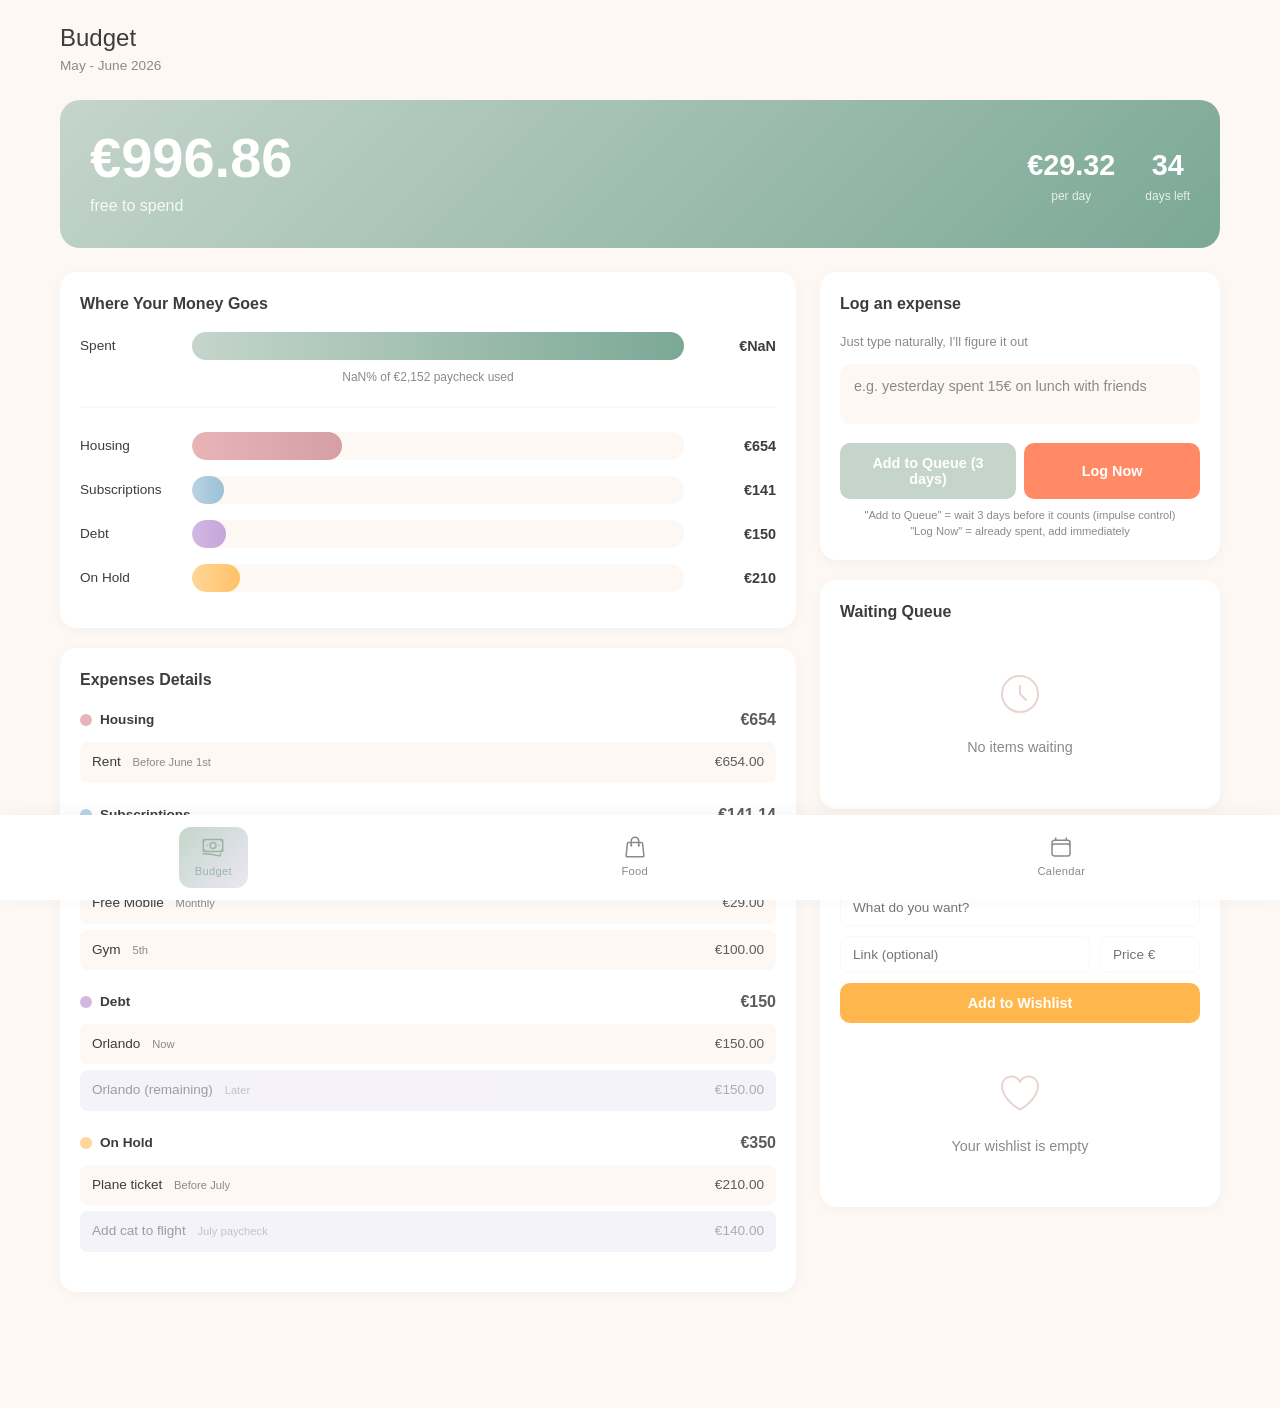
==== index.html @ 011b8c7b "Initial commit: Life management website - Budget page with expense tracking, smart natural language " ====
<!DOCTYPE html>
<html lang="en">
<head>
    <meta charset="UTF-8">
    <meta name="viewport" content="width=device-width, initial-scale=1.0, viewport-fit=cover">
    <meta name="apple-mobile-web-app-capable" content="yes">
    <title>Budget</title>
    <link rel="stylesheet" href="styles.css">
    <style>
        .page-container {
            max-width: 1200px;
            margin: 0 auto;
            padding: 20px;
            padding-bottom: 100px;
        }

        .page-header {
            margin-bottom: 24px;
        }

        .page-title {
            font-size: 1.5rem;
            font-weight: 300;
            color: var(--text-dark);
        }

        .page-subtitle {
            font-size: 0.85rem;
            color: var(--text-light);
        }

        /* Hero available section */
        .hero-section {
            background: linear-gradient(135deg, var(--sage) 0%, #7BA896 100%);
            border-radius: 20px;
            padding: 30px;
            margin-bottom: 24px;
            color: white;
            display: grid;
            grid-template-columns: 1fr auto;
            gap: 30px;
            align-items: center;
        }

        @media (max-width: 700px) {
            .hero-section {
                grid-template-columns: 1fr;
                text-align: center;
            }
        }

        .hero-available {
            font-size: 3.5rem;
            font-weight: 700;
            line-height: 1;
        }

        .hero-label {
            font-size: 1rem;
            opacity: 0.9;
            margin-top: 8px;
        }

        .hero-stats {
            display: flex;
            gap: 30px;
        }

        .hero-stat {
            text-align: center;
        }

        .hero-stat-value {
            font-size: 1.8rem;
            font-weight: 600;
        }

        .hero-stat-label {
            font-size: 0.75rem;
            opacity: 0.8;
        }

        .hero-section.warning {
            background: linear-gradient(135deg, #FF9800 0%, #F57C00 100%);
        }

        .hero-section.danger {
            background: linear-gradient(135deg, #E53935 0%, #C62828 100%);
        }

        /* Main layout */
        .main-layout {
            display: grid;
            gap: 24px;
        }

        @media (min-width: 900px) {
            .main-layout {
                grid-template-columns: 1fr 400px;
            }
        }

        /* Cards */
        .card {
            background: var(--white);
            border-radius: 16px;
            padding: 20px;
            box-shadow: 0 2px 12px var(--shadow);
        }

        .card-title {
            font-size: 1rem;
            font-weight: 600;
            color: var(--text-dark);
            margin-bottom: 16px;
        }

        /* Bar chart */
        .bar-chart {
            display: flex;
            flex-direction: column;
            gap: 16px;
        }

        .bar-row {
            display: grid;
            grid-template-columns: 100px 1fr 80px;
            gap: 12px;
            align-items: center;
        }

        @media (max-width: 500px) {
            .bar-row {
                grid-template-columns: 80px 1fr 60px;
            }
        }

        .bar-label {
            font-size: 0.85rem;
            color: var(--text-dark);
            font-weight: 500;
        }

        .bar-track {
            height: 28px;
            background: var(--cream);
            border-radius: 14px;
            overflow: hidden;
            position: relative;
        }

        .bar-fill {
            height: 100%;
            border-radius: 14px;
            transition: width 0.5s ease;
        }

        .bar-housing { background: linear-gradient(90deg, #E8B4B8, #D4A0A5); }
        .bar-subscriptions { background: linear-gradient(90deg, #B8D4E3, #9CC0D4); }
        .bar-debt { background: linear-gradient(90deg, #D4B8E3, #C4A5D9); }
        .bar-onhold { background: linear-gradient(90deg, #FFD699, #FFC266); }
        .bar-spent { background: linear-gradient(90deg, #FF8A80, #FF5252); }

        .bar-amount {
            font-size: 0.9rem;
            font-weight: 600;
            color: var(--text-dark);
            text-align: right;
        }

        /* Income bar */
        .income-bar {
            margin-bottom: 24px;
            padding-bottom: 20px;
            border-bottom: 2px solid var(--cream);
        }

        .income-bar .bar-fill {
            background: linear-gradient(90deg, var(--sage), #7BA896);
        }

        .income-label {
            font-size: 0.75rem;
            color: var(--text-light);
            text-align: center;
            margin-top: 8px;
        }

        /* Expense details */
        .expense-category {
            margin-bottom: 20px;
        }

        .category-header {
            display: flex;
            align-items: center;
            justify-content: space-between;
            margin-bottom: 10px;
        }

        .category-title {
            display: flex;
            align-items: center;
            gap: 8px;
            font-size: 0.85rem;
            font-weight: 600;
            color: var(--text-dark);
        }

        .category-dot {
            width: 12px;
            height: 12px;
            border-radius: 50%;
        }

        .dot-housing { background: #E8B4B8; }
        .dot-subscriptions { background: #B8D4E3; }
        .dot-debt { background: #D4B8E3; }
        .dot-onhold { background: #FFD699; }

        .category-total {
            font-weight: 600;
            color: var(--text);
        }

        .expense-item {
            display: flex;
            justify-content: space-between;
            padding: 10px 12px;
            background: var(--cream);
            border-radius: 8px;
            margin-bottom: 6px;
            font-size: 0.85rem;
        }

        .expense-item.faded {
            opacity: 0.5;
            background: var(--lavender-soft);
        }

        .expense-name {
            color: var(--text-dark);
        }

        .expense-date {
            font-size: 0.7rem;
            color: var(--text-light);
            margin-left: 8px;
        }

        .expense-amount {
            font-weight: 500;
        }

        /* Spending input */
        .spend-section {
            margin-top: 24px;
        }

        .spend-form {
            display: grid;
            gap: 12px;
        }

        .input-row {
            display: grid;
            grid-template-columns: 1fr 100px;
            gap: 10px;
        }

        .input {
            padding: 12px;
            border: 2px solid var(--cream);
            border-radius: 10px;
            font-size: 0.9rem;
            width: 100%;
            box-sizing: border-box;
        }

        .input:focus {
            outline: none;
            border-color: var(--sage);
        }

        .btn {
            background: var(--sage);
            color: white;
            border: none;
            padding: 12px 20px;
            border-radius: 10px;
            font-weight: 600;
            cursor: pointer;
            transition: all 0.2s;
        }

        .btn:hover {
            background: var(--sage-dark);
        }

        /* Waiting queue */
        .queue-item {
            display: grid;
            grid-template-columns: 1fr auto;
            gap: 12px;
            padding: 14px;
            background: var(--cream);
            border-radius: 10px;
            margin-bottom: 10px;
            align-items: center;
        }

        .queue-item.ready {
            background: #FFF8E1;
            border: 2px solid #FFB300;
        }

        .queue-item-name {
            font-weight: 500;
            color: var(--text-dark);
        }

        .queue-item-meta {
            font-size: 0.75rem;
            color: var(--text-light);
            margin-top: 4px;
        }

        .queue-item-amount {
            font-size: 1.1rem;
            font-weight: 600;
            color: var(--text-dark);
        }

        .queue-item-timer {
            font-size: 0.7rem;
            color: var(--sage-dark);
            margin-top: 4px;
        }

        .queue-actions {
            display: flex;
            gap: 8px;
            margin-top: 10px;
        }

        .btn-approve {
            background: var(--sage);
            color: white;
            border: none;
            padding: 8px 16px;
            border-radius: 8px;
            cursor: pointer;
            font-weight: 600;
            font-size: 0.8rem;
        }

        .btn-reject {
            background: var(--cream);
            color: var(--text);
            border: none;
            padding: 8px 16px;
            border-radius: 8px;
            cursor: pointer;
            font-weight: 600;
            font-size: 0.8rem;
        }

        .btn-reject:hover {
            background: #FFEBEE;
            color: #C62828;
        }

        /* Spent list */
        .spent-item {
            display: flex;
            justify-content: space-between;
            padding: 10px 12px;
            background: #FFEBEE;
            border-radius: 8px;
            margin-bottom: 6px;
        }

        .spent-item-name {
            color: var(--text-dark);
            font-size: 0.85rem;
        }

        .spent-item-amount {
            color: #C62828;
            font-weight: 600;
        }

        .empty-state {
            text-align: center;
            padding: 30px;
            color: var(--text-light);
        }

        .empty-state svg {
            width: 48px;
            height: 48px;
            stroke: var(--blush);
            margin-bottom: 12px;
        }

        /* Daily feedback */
        .daily-feedback {
            display: none;
            padding: 12px 16px;
            border-radius: 10px;
            font-size: 0.85rem;
            margin-top: 12px;
            transition: opacity 0.3s ease;
        }

        .daily-feedback.over {
            background: #FFEBEE;
            border-left: 4px solid #C62828;
            color: #5D4037;
        }

        .daily-feedback.ok {
            background: #E8F5E9;
            border-left: 4px solid var(--sage);
            color: #2E7D32;
        }

        .feedback-bad {
            font-weight: 700;
            color: #C62828;
        }

        .feedback-good {
            font-weight: 700;
            color: #2E7D32;
        }

        /* Wishlist */
        .wishlist-form {
            display: flex;
            flex-direction: column;
            gap: 10px;
            margin-bottom: 16px;
        }

        .wishlist-form input {
            padding: 10px 12px;
            border: 1px solid var(--cream);
            border-radius: 8px;
            font-size: 0.85rem;
            font-family: inherit;
        }

        .wishlist-form input:focus {
            outline: none;
            border-color: var(--blush);
        }

        .wishlist-row {
            display: grid;
            grid-template-columns: 1fr 100px;
            gap: 10px;
        }

        .wishlist-item {
            display: flex;
            justify-content: space-between;
            align-items: center;
            padding: 12px 14px;
            border-radius: 10px;
            margin-bottom: 8px;
            border-left: 4px solid var(--sage);
        }

        .wishlist-item-info {
            flex: 1;
            min-width: 0;
        }

        .wishlist-item-name {
            font-weight: 500;
            color: var(--text-dark);
            display: flex;
            align-items: center;
            gap: 6px;
        }

        .wishlist-item-name a {
            color: inherit;
            text-decoration: none;
        }

        .wishlist-item-name a:hover {
            text-decoration: underline;
        }

        .wishlist-item-price {
            font-size: 1.1rem;
            font-weight: 600;
            color: var(--text-dark);
            margin-left: 12px;
            white-space: nowrap;
        }

        .wishlist-item-remove {
            background: none;
            border: none;
            color: var(--text-light);
            cursor: pointer;
            padding: 4px;
            margin-left: 8px;
            opacity: 0.5;
            transition: opacity 0.2s;
        }

        .wishlist-item-remove:hover {
            opacity: 1;
            color: #C62828;
        }

        .wishlist-total {
            text-align: right;
            padding-top: 12px;
            border-top: 2px dashed var(--cream);
            margin-top: 8px;
        }

        .wishlist-total-label {
            font-size: 0.8rem;
            color: var(--text-light);
        }

        .wishlist-total-amount {
            font-size: 1.3rem;
            font-weight: 700;
            color: var(--text-dark);
        }

        /* Expense delete button */
        .expense-delete {
            background: none;
            border: none;
            color: var(--text-light);
            cursor: pointer;
            padding: 2px;
            opacity: 0.4;
            transition: opacity 0.2s;
        }

        .expense-delete:hover {
            opacity: 1;
            color: #C62828;
        }

        /* Warning banner */
        .warning-banner {
            background: #FFF3E0;
            border-left: 4px solid #FF9800;
            padding: 14px;
            border-radius: 0 10px 10px 0;
            margin-bottom: 20px;
        }

        .warning-banner-title {
            font-weight: 600;
            color: #E65100;
            margin-bottom: 4px;
        }

        .warning-banner-text {
            font-size: 0.85rem;
            color: #5D4037;
        }
    </style>
</head>
<body>
    <div class="page-container">
        <header class="page-header">
            <h1 class="page-title">Budget</h1>
            <p class="page-subtitle">May - June 2026</p>
        </header>

        <!-- Hero: Available money -->
        <div class="hero-section" id="heroSection">
            <div>
                <div class="hero-available" id="availableAmount">€996.86</div>
                <div class="hero-label">free to spend</div>
            </div>
            <div class="hero-stats">
                <div class="hero-stat">
                    <div class="hero-stat-value" id="perDay">€29.32</div>
                    <div class="hero-stat-label">per day</div>
                </div>
                <div class="hero-stat">
                    <div class="hero-stat-value">34</div>
                    <div class="hero-stat-label">days left</div>
                </div>
            </div>
        </div>

        <div class="main-layout">
            <!-- Left: Visual breakdown -->
            <div>
                <div class="card">
                    <div class="card-title">Where Your Money Goes</div>

                    <!-- Spending progress bar -->
                    <div class="income-bar">
                        <div class="bar-row">
                            <span class="bar-label">Spent</span>
                            <div class="bar-track" style="background: linear-gradient(90deg, var(--sage) 0%, #7BA896 100%);">
                                <div class="bar-fill" id="spentBar" style="width: 0%; background: linear-gradient(90deg, #FF5252, #C62828);"></div>
                            </div>
                            <span class="bar-amount" id="spentAmount">€0</span>
                        </div>
                        <div class="income-label" id="spentLabel">0% of €2,152 paycheck spent</div>
                    </div>

                    <!-- Category bars (fixed) -->
                    <div class="bar-chart">
                        <div class="bar-row">
                            <span class="bar-label">Housing</span>
                            <div class="bar-track">
                                <div class="bar-fill bar-housing" style="width: 30.4%;"></div>
                            </div>
                            <span class="bar-amount">€654</span>
                        </div>
                        <div class="bar-row">
                            <span class="bar-label">Subscriptions</span>
                            <div class="bar-track">
                                <div class="bar-fill bar-subscriptions" style="width: 6.6%;"></div>
                            </div>
                            <span class="bar-amount">€141</span>
                        </div>
                        <div class="bar-row">
                            <span class="bar-label">Debt</span>
                            <div class="bar-track">
                                <div class="bar-fill bar-debt" style="width: 7%;"></div>
                            </div>
                            <span class="bar-amount">€150</span>
                        </div>
                        <div class="bar-row">
                            <span class="bar-label">On Hold</span>
                            <div class="bar-track">
                                <div class="bar-fill bar-onhold" style="width: 9.8%;"></div>
                            </div>
                            <span class="bar-amount">€210</span>
                        </div>
                        <!-- Dynamic spending categories added here -->
                        <div id="spendingBars"></div>
                    </div>
                </div>

                <!-- Expense details -->
                <div class="card" style="margin-top: 20px;">
                    <div class="card-title">Expenses Details</div>

                    <div class="expense-category">
                        <div class="category-header">
                            <div class="category-title">
                                <span class="category-dot dot-housing"></span>
                                Housing
                            </div>
                            <span class="category-total">€654</span>
                        </div>
                        <div class="expense-item">
                            <span class="expense-name">Rent <span class="expense-date">Before June 1st</span></span>
                            <span class="expense-amount">€654.00</span>
                        </div>
                    </div>

                    <div class="expense-category">
                        <div class="category-header">
                            <div class="category-title">
                                <span class="category-dot dot-subscriptions"></span>
                                Subscriptions
                            </div>
                            <span class="category-total">€141.14</span>
                        </div>
                        <div class="expense-item">
                            <span class="expense-name">Spotify <span class="expense-date">30th</span></span>
                            <span class="expense-amount">€12.14</span>
                        </div>
                        <div class="expense-item">
                            <span class="expense-name">Free Mobile <span class="expense-date">Monthly</span></span>
                            <span class="expense-amount">€29.00</span>
                        </div>
                        <div class="expense-item">
                            <span class="expense-name">Gym <span class="expense-date">5th</span></span>
                            <span class="expense-amount">€100.00</span>
                        </div>
                    </div>

                    <div class="expense-category">
                        <div class="category-header">
                            <div class="category-title">
                                <span class="category-dot dot-debt"></span>
                                Debt
                            </div>
                            <span class="category-total">€150</span>
                        </div>
                        <div class="expense-item">
                            <span class="expense-name">Orlando <span class="expense-date">Now</span></span>
                            <span class="expense-amount">€150.00</span>
                        </div>
                        <div class="expense-item faded">
                            <span class="expense-name">Orlando (remaining) <span class="expense-date">Later</span></span>
                            <span class="expense-amount">€150.00</span>
                        </div>
                    </div>

                    <div class="expense-category">
                        <div class="category-header">
                            <div class="category-title">
                                <span class="category-dot dot-onhold"></span>
                                On Hold
                            </div>
                            <span class="category-total">€350</span>
                        </div>
                        <div class="expense-item">
                            <span class="expense-name">Plane ticket <span class="expense-date">Before July</span></span>
                            <span class="expense-amount">€210.00</span>
                        </div>
                        <div class="expense-item faded">
                            <span class="expense-name">Add cat to flight <span class="expense-date">July paycheck</span></span>
                            <span class="expense-amount">€140.00</span>
                        </div>
                    </div>

                    <!-- Dynamic spending categories -->
                    <div id="spendingCategories"></div>
                </div>
            </div>

            <!-- Right: Spending control -->
            <div>
                <!-- Smart expense input -->
                <div class="card">
                    <div class="card-title">Log an expense</div>
                    <p style="font-size: 0.8rem; color: var(--text-light); margin-bottom: 12px;">
                        Just type naturally, I'll figure it out
                    </p>
                    <textarea class="input" id="expenseText" rows="2" placeholder="e.g. yesterday spent 15€ on lunch with friends" style="resize: none; font-family: inherit;"></textarea>
                    <div id="parsedPreview" style="display: none; margin-top: 12px; padding: 12px; background: var(--cream); border-radius: 10px;">
                        <div style="font-size: 0.75rem; color: var(--text-light); margin-bottom: 8px;">I understood:</div>
                        <div style="display: flex; justify-content: space-between; align-items: center;">
                            <div>
                                <div id="parsedName" style="font-weight: 500;"></div>
                                <div id="parsedMeta" style="font-size: 0.75rem; color: var(--text-light);"></div>
                            </div>
                            <div id="parsedAmount" style="font-size: 1.2rem; font-weight: 600;"></div>
                        </div>
                    </div>
                    <div style="display: flex; gap: 8px; margin-top: 12px;">
                        <button class="btn" style="flex: 1; background: var(--sage);" onclick="confirmExpense(false)">Add to Queue (3 days)</button>
                        <button class="btn" style="flex: 1; background: #FF8A65;" onclick="confirmExpense(true)">Log Now</button>
                    </div>
                    <div id="dailyFeedback" class="daily-feedback"></div>
                    <p style="font-size: 0.7rem; color: var(--text-light); margin-top: 8px; text-align: center;">
                        "Add to Queue" = wait 3 days before it counts (impulse control)<br>
                        "Log Now" = already spent, add immediately
                    </p>
                </div>

                <!-- Waiting queue -->
                <div class="card" style="margin-top: 20px;">
                    <div class="card-title">Waiting Queue</div>
                    <div id="waitingQueue"></div>
                    <div id="emptyWaiting" class="empty-state">
                        <svg xmlns="http://www.w3.org/2000/svg" fill="none" viewBox="0 0 24 24" stroke="currentColor">
                            <path stroke-linecap="round" stroke-linejoin="round" d="M12 8v4l3 3m6-3a9 9 0 11-18 0 9 9 0 0118 0z" />
                        </svg>
                        <p>No items waiting</p>
                    </div>
                </div>

                <!-- Wishlist -->
                <div class="card" style="margin-top: 20px;">
                    <div class="card-title">Wishlist</div>
                    <div class="wishlist-form">
                        <input type="text" id="wishlistName" placeholder="What do you want?">
                        <div class="wishlist-row">
                            <input type="text" id="wishlistLink" placeholder="Link (optional)">
                            <input type="number" id="wishlistPrice" placeholder="Price €">
                        </div>
                        <button class="btn" style="background: #FFB74D;" onclick="addWishlistItem()">Add to Wishlist</button>
                    </div>
                    <div id="wishlistItems"></div>
                    <div id="wishlistTotal" class="wishlist-total" style="display: none;">
                        <div class="wishlist-total-label">Total wishlist value</div>
                        <div class="wishlist-total-amount" id="wishlistTotalAmount">€0</div>
                    </div>
                    <div id="emptyWishlist" class="empty-state">
                        <svg xmlns="http://www.w3.org/2000/svg" fill="none" viewBox="0 0 24 24" stroke="currentColor">
                            <path stroke-linecap="round" stroke-linejoin="round" d="M21 8.25c0-2.485-2.099-4.5-4.688-4.5-1.935 0-3.597 1.126-4.312 2.733-.715-1.607-2.377-2.733-4.313-2.733C5.1 3.75 3 5.765 3 8.25c0 7.22 9 12 9 12s9-4.78 9-12z" />
                        </svg>
                        <p>Your wishlist is empty</p>
                    </div>
                </div>

            </div>
        </div>
    </div>

    <!-- Nav -->
    <nav class="nav">
        <a href="index.html" class="active">
            <svg xmlns="http://www.w3.org/2000/svg" fill="none" viewBox="0 0 24 24" stroke="currentColor">
                <path stroke-linecap="round" stroke-linejoin="round" d="M2.25 18.75a60.07 60.07 0 0115.797 2.101c.727.198 1.453-.342 1.453-1.096V18.75M3.75 4.5v.75A.75.75 0 013 6h-.75m0 0v-.375c0-.621.504-1.125 1.125-1.125H20.25M2.25 6v9m18-10.5v.75c0 .414.336.75.75.75h.75m-1.5-1.5h.375c.621 0 1.125.504 1.125 1.125v9.75c0 .621-.504 1.125-1.125 1.125h-.375m1.5-1.5H21a.75.75 0 00-.75.75v.75m0 0H3.75m0 0h-.375a1.125 1.125 0 01-1.125-1.125V15m1.5 1.5v-.75A.75.75 0 003 15h-.75M15 10.5a3 3 0 11-6 0 3 3 0 016 0zm3 0h.008v.008H18V10.5zm-12 0h.008v.008H6V10.5z" />
            </svg>
            Budget
        </a>
        <a href="groceries.html">
            <svg xmlns="http://www.w3.org/2000/svg" fill="none" viewBox="0 0 24 24" stroke="currentColor">
                <path stroke-linecap="round" stroke-linejoin="round" d="M15.75 10.5V6a3.75 3.75 0 10-7.5 0v4.5m11.356-1.993l1.263 12c.07.665-.45 1.243-1.119 1.243H4.25a1.125 1.125 0 01-1.12-1.243l1.264-12A1.125 1.125 0 015.513 7.5h12.974c.576 0 1.059.435 1.119 1.007zM8.625 10.5a.375.375 0 11-.75 0 .375.375 0 01.75 0zm7.5 0a.375.375 0 11-.75 0 .375.375 0 01.75 0z" />
            </svg>
            Food
        </a>
        <a href="calendar.html">
            <svg xmlns="http://www.w3.org/2000/svg" fill="none" viewBox="0 0 24 24" stroke="currentColor">
                <path stroke-linecap="round" stroke-linejoin="round" d="M6.75 3v2.25M17.25 3v2.25M3 18.75V7.5a2.25 2.25 0 012.25-2.25h13.5A2.25 2.25 0 0121 7.5v11.25m-18 0A2.25 2.25 0 005.25 21h13.5A2.25 2.25 0 0021 18.75m-18 0v-7.5A2.25 2.25 0 015.25 9h13.5A2.25 2.25 0 0121 11.25v7.5" />
            </svg>
            Calendar
        </a>
    </nav>

    <script>
        const budget = {
            income: 2152,
            fixedExpenses: 945.14,
            onHold: 210,
            baseAvailable: 996.86
        };

        let state = {
            waitingQueue: [],
            spentExpenses: [],
            totalSpent: 0,
            wishlist: []
        };

        function loadState() {
            const saved = localStorage.getItem('budgetState2');
            if (saved) {
                const parsed = JSON.parse(saved);
                state = {
                    waitingQueue: parsed.waitingQueue || [],
                    spentExpenses: parsed.spentExpenses || [],
                    totalSpent: parsed.totalSpent || 0,
                    wishlist: parsed.wishlist || []
                };
            }
            render();
        }

        function saveState() {
            localStorage.setItem('budgetState2', JSON.stringify(state));
        }

        function getAvailable() {
            return budget.baseAvailable - state.totalSpent;
        }

        function formatCurrency(amt) {
            return '€' + amt.toFixed(2);
        }

        // Smart expense parsing
        let parsedExpense = null;

        const categoryKeywords = {
            coffee: ['coffee', 'cafe', 'café', 'kitsune', 'starbucks', 'coutume', 'latte', 'espresso', 'cappuccino'],
            food: ['lunch', 'dinner', 'breakfast', 'restaurant', 'eat', 'meal', 'pizza', 'burger', 'sushi', 'brunch', 'food'],
            drinks: ['drink', 'drinks', 'bar', 'beer', 'wine', 'cocktail', 'apero', 'apéro', 'alcohol', 'pub', 'soirée'],
            transport: ['uber', 'taxi', 'metro', 'bus', 'train', 'bolt', 'lyft', 'transport', 'ticket', 'navigo', 'velib'],
            clothing: ['clothes', 'shirt', 'pants', 'dress', 'shoes', 'jacket', 'zara', 'hm', 'uniqlo', 'mango', 'clothing', 'vetement', 'cos', 'arket'],
            health: ['pharmacy', 'medicine', 'doctor', 'dentist', 'health', 'vitamins', 'pharmacie'],
            social: ['friends', 'party', 'gift', 'cadeau', 'birthday', 'sortie', 'cinema', 'movie', 'concert'],
            beauty: ['makeup', 'skincare', 'haircut', 'nails', 'coiffeur', 'sephora', 'beauty'],
            home: ['ikea', 'home', 'maison', 'cleaning', 'household', 'monoprix'],
            snacks: ['snack', 'boulangerie', 'croissant', 'pastry', 'pain'],
            personal: ['amazon', 'online', 'subscription', 'book', 'livre']
        };

        function parseExpenseText(text) {
            const originalText = text;
            text = text.toLowerCase().trim();
            if (!text) return null;

            // Extract amount
            const amountPatterns = [
                /(\d+[.,]?\d*)\s*[€e]/i,
                /[€]\s*(\d+[.,]?\d*)/i,
                /(\d+[.,]?\d*)\s*euros?/i,
                /spent\s*(\d+[.,]?\d*)/i,
                /(\d+[.,]?\d*)\s*(?:on|for)/i
            ];

            let amount = null;
            for (const pattern of amountPatterns) {
                const match = text.match(pattern);
                if (match) {
                    amount = parseFloat(match[1].replace(',', '.'));
                    break;
                }
            }

            if (!amount) return null;

            // Detect category - check specific categories first, then broader ones
            // Use word boundary matching for accuracy
            let category = 'other';
            const categoryPriority = [
                'coffee', 'drinks', 'snacks', 'transport', 'clothing',
                'health', 'beauty', 'home', 'personal', 'social', 'food'
            ];

            for (const cat of categoryPriority) {
                const keywords = categoryKeywords[cat];
                if (keywords && keywords.some(kw => {
                    const regex = new RegExp(`\\b${kw}\\b`, 'i');
                    return regex.test(text);
                })) {
                    category = cat;
                    break;
                }
            }

            // Smart description extraction
            let description = '';
            let context = '';

            // Extract "with X" or "for X" context
            const contextMatch = text.match(/(?:with|for)\s+(colleagues?|friends?|family|team|work|myself|me|[a-z]+)/i);
            if (contextMatch) {
                context = contextMatch[1];
            }

            // Look for place names in parentheses: (cafe kitsune)
            const parenMatch = originalText.match(/\(([^)]+)\)/i);
            if (parenMatch) {
                let content = parenMatch[1].trim();
                description = content.split(' ')
                    .map(w => w.charAt(0).toUpperCase() + w.slice(1).toLowerCase())
                    .join(' ');
            }

            // Look for "at X" or "@ X" pattern
            if (!description) {
                const atMatch = text.match(/(?:at|@)\s+([a-z][a-z\s]+?)(?:\s+with|\s+for|\s*$)/i);
                if (atMatch) {
                    description = atMatch[1].trim().split(' ')
                        .map(w => w.charAt(0).toUpperCase() + w.slice(1).toLowerCase())
                        .join(' ');
                }
            }

            // Look for known place names (capitalized words, excluding common words)
            if (!description) {
                const ignoreWords = ['I', 'A', 'The', 'On', 'For', 'With', 'Had', 'To', 'Of', 'And', 'My', 'Was', 'At', 'It', 'Yesterday', 'Today', 'Spent', 'Euros', 'Euro', 'Just', 'Some', 'This', 'That'];
                const placeMatches = originalText.match(/[A-Z][a-z]+(?:\s+[A-Z][a-z]+)*/g);
                if (placeMatches) {
                    const place = placeMatches.find(p => !ignoreWords.includes(p) && p.length > 2);
                    if (place) description = place;
                }
            }

            // Build final description
            const catName = category.charAt(0).toUpperCase() + category.slice(1);
            if (description && context) {
                description = description + ' with ' + context;
            } else if (description) {
                // Keep description as is
            } else if (context) {
                description = catName + ' with ' + context;
            } else {
                description = catName;
            }

            // Detect date
            let date = new Date();
            if (text.includes('yesterday')) {
                date.setDate(date.getDate() - 1);
            }

            return { amount, category, description, date };
        }

        // Live preview as user types
        document.getElementById('expenseText').addEventListener('input', function() {
            const parsed = parseExpenseText(this.value);
            const preview = document.getElementById('parsedPreview');

            if (parsed) {
                parsedExpense = parsed;
                document.getElementById('parsedName').textContent = parsed.description;
                document.getElementById('parsedMeta').textContent = `${parsed.category} • ${parsed.date.toLocaleDateString()}`;
                document.getElementById('parsedAmount').textContent = formatCurrency(parsed.amount);
                preview.style.display = 'block';
            } else {
                parsedExpense = null;
                preview.style.display = 'none';
            }
        });

        function getTodaySpending() {
            const today = new Date().toDateString();
            return state.spentExpenses
                .filter(e => new Date(e.date || e.approvedAt).toDateString() === today)
                .reduce((sum, e) => sum + e.amount, 0);
        }

        function showDailyFeedback(expenseAmount) {
            const available = getAvailable();
            const dailyLimit = available / 34;
            const todaySpent = getTodaySpending();

            const feedback = document.getElementById('dailyFeedback');

            if (todaySpent > dailyLimit) {
                const over = todaySpent - dailyLimit;
                feedback.innerHTML = `<span class="feedback-bad">Over daily limit by €${over.toFixed(2)}</span> (spent €${todaySpent.toFixed(2)} / €${dailyLimit.toFixed(2)} limit)`;
                feedback.className = 'daily-feedback over';
            } else {
                const remaining = dailyLimit - todaySpent;
                feedback.innerHTML = `<span class="feedback-good">€${remaining.toFixed(2)} left today</span> (spent €${todaySpent.toFixed(2)} / €${dailyLimit.toFixed(2)} limit)`;
                feedback.className = 'daily-feedback ok';
            }

            feedback.style.display = 'block';

            // Auto-hide after 5 seconds
            setTimeout(() => {
                feedback.style.opacity = '0';
                setTimeout(() => {
                    feedback.style.display = 'none';
                    feedback.style.opacity = '1';
                }, 300);
            }, 5000);
        }

        function confirmExpense(immediate) {
            if (!parsedExpense) {
                alert('Could not understand that. Try something like "15€ lunch" or "spent 20 euros on uber"');
                return;
            }

            const expense = {
                id: Date.now(),
                name: parsedExpense.description,
                amount: parsedExpense.amount,
                category: parsedExpense.category,
                date: parsedExpense.date.toISOString(),
                addedAt: new Date().toISOString()
            };

            if (immediate) {
                // Log immediately
                state.spentExpenses.push({ ...expense, approvedAt: expense.date });
                state.totalSpent += expense.amount;
            } else {
                // Add to waiting queue
                state.waitingQueue.push(expense);
            }

            // Clear input
            document.getElementById('expenseText').value = '';
            document.getElementById('parsedPreview').style.display = 'none';
            parsedExpense = null;

            saveState();
            render();

            // Show daily limit feedback
            if (immediate) {
                showDailyFeedback(expense.amount);
            }
        }

        function approveExpense(id) {
            const item = state.waitingQueue.find(e => e.id === id);
            if (!item) return;

            const available = getAvailable();
            if (item.amount > available) {
                if (!confirm(`This is €${(item.amount - available).toFixed(2)} over budget! Continue?`)) return;
            }

            state.spentExpenses.push({ ...item, approvedAt: new Date().toISOString() });
            state.totalSpent += item.amount;
            state.waitingQueue = state.waitingQueue.filter(e => e.id !== id);
            saveState();
            render();
        }

        function rejectExpense(id) {
            state.waitingQueue = state.waitingQueue.filter(e => e.id !== id);
            saveState();
            render();
        }

        function deleteExpense(id) {
            const expense = state.spentExpenses.find(e => e.id === id);
            if (expense) {
                state.totalSpent -= expense.amount;
                state.spentExpenses = state.spentExpenses.filter(e => e.id !== id);
                saveState();
                render();
            }
        }

        // Wishlist categories and colors
        const wishlistCategories = {
            clothing: {
                color: '#5C6BC0',
                bg: '#E8EAF6',
                keywords: ['dress', 'shirt', 'pants', 'jeans', 'jacket', 'coat', 'shoes', 'sneakers', 'boots', 'heels', 'bag', 'purse', 'scarf', 'hat', 'sweater', 'skirt', 'blazer', 'top', 'cardigan', 'hoodie', 'shorts', 'sandals', 'clothes', 'outfit', 'bikini', 'swimsuit']
            },
            electronics: {
                color: '#FFA726',
                bg: '#FFF3E0',
                keywords: ['phone', 'laptop', 'tablet', 'ipad', 'macbook', 'airpods', 'headphones', 'camera', 'kindle', 'watch', 'charger', 'speaker', 'tv', 'monitor', 'keyboard', 'mouse', 'console', 'playstation', 'nintendo', 'xbox']
            },
            home: {
                color: '#66BB6A',
                bg: '#E8F5E9',
                keywords: ['lamp', 'chair', 'table', 'desk', 'shelf', 'mirror', 'rug', 'curtain', 'pillow', 'blanket', 'vase', 'plant', 'frame', 'candle', 'decor', 'furniture', 'sofa', 'bed', 'mattress', 'storage']
            },
            kitchen: {
                color: '#EF5350',
                bg: '#FFEBEE',
                keywords: ['blender', 'mixer', 'toaster', 'kettle', 'coffee', 'espresso', 'pot', 'pan', 'knife', 'plates', 'cups', 'glasses', 'utensils', 'cookware', 'airfryer', 'microwave', 'oven']
            },
            beauty: {
                color: '#EC407A',
                bg: '#FCE4EC',
                keywords: ['perfume', 'makeup', 'skincare', 'serum', 'cream', 'lipstick', 'mascara', 'foundation', 'palette', 'brush', 'hair', 'dryer', 'straightener', 'curler', 'nail', 'fragrance']
            },
            fitness: {
                color: '#26A69A',
                bg: '#E0F2F1',
                keywords: ['yoga', 'mat', 'weights', 'dumbbell', 'gym', 'leggings', 'sports', 'running', 'bike', 'fitness', 'workout', 'sneakers', 'trainer']
            },
            books: {
                color: '#8D6E63',
                bg: '#EFEBE9',
                keywords: ['book', 'novel', 'guide', 'journal', 'planner', 'notebook', 'diary', 'magazine']
            },
            travel: {
                color: '#42A5F5',
                bg: '#E3F2FD',
                keywords: ['luggage', 'suitcase', 'backpack', 'travel', 'passport', 'adapter', 'trip', 'flight', 'hotel', 'vacation']
            }
        };

        function getWishlistCategory(name) {
            const lower = name.toLowerCase();
            for (const [cat, data] of Object.entries(wishlistCategories)) {
                if (data.keywords.some(kw => lower.includes(kw))) {
                    return { color: data.color, bg: data.bg };
                }
            }
            // Default - soft gray
            return { color: '#78909C', bg: '#ECEFF1' };
        }

        // Wishlist functions
        function addWishlistItem() {
            const name = document.getElementById('wishlistName').value.trim();
            const price = parseFloat(document.getElementById('wishlistPrice').value) || 0;
            const link = document.getElementById('wishlistLink').value.trim();

            if (!name) {
                alert('Please enter what you want');
                return;
            }

            state.wishlist.push({
                id: Date.now(),
                name,
                price,
                link,
                addedAt: new Date().toISOString()
            });

            // Clear form
            document.getElementById('wishlistName').value = '';
            document.getElementById('wishlistPrice').value = '';
            document.getElementById('wishlistLink').value = '';

            saveState();
            renderWishlist();
        }

        function removeWishlistItem(id) {
            state.wishlist = state.wishlist.filter(w => w.id !== id);
            saveState();
            renderWishlist();
        }

        function renderWishlist() {
            const container = document.getElementById('wishlistItems');
            const empty = document.getElementById('emptyWishlist');
            const totalSection = document.getElementById('wishlistTotal');

            if (state.wishlist.length === 0) {
                container.innerHTML = '';
                empty.style.display = 'block';
                totalSection.style.display = 'none';
                return;
            }

            empty.style.display = 'none';
            totalSection.style.display = 'block';

            const total = state.wishlist.reduce((sum, w) => sum + (w.price || 0), 0);
            document.getElementById('wishlistTotalAmount').textContent = '€' + total.toFixed(2);

            container.innerHTML = state.wishlist.map(w => {
                const cat = getWishlistCategory(w.name);
                return `
                <div class="wishlist-item" style="background: ${cat.bg}; border-left-color: ${cat.color};">
                    <div class="wishlist-item-info">
                        <div class="wishlist-item-name" style="color: ${cat.color};">
                            ${w.link ? `<a href="${w.link}" target="_blank">${w.name}</a>` : w.name}
                            ${w.link ? `<svg xmlns="http://www.w3.org/2000/svg" width="14" height="14" fill="none" viewBox="0 0 24 24" stroke="${cat.color}"><path stroke-linecap="round" stroke-linejoin="round" stroke-width="2" d="M10 6H6a2 2 0 00-2 2v10a2 2 0 002 2h10a2 2 0 002-2v-4M14 4h6m0 0v6m0-6L10 14" /></svg>` : ''}
                        </div>
                    </div>
                    ${w.price ? `<span class="wishlist-item-price" style="color: ${cat.color};">€${w.price.toFixed(2)}</span>` : ''}
                    <button class="wishlist-item-remove" onclick="removeWishlistItem(${w.id})">
                        <svg xmlns="http://www.w3.org/2000/svg" width="18" height="18" fill="none" viewBox="0 0 24 24" stroke="currentColor">
                            <path stroke-linecap="round" stroke-linejoin="round" stroke-width="2" d="M6 18L18 6M6 6l12 12" />
                        </svg>
                    </button>
                </div>
            `}).join('');
        }

        function getTimeRemaining(addedAt) {
            const waitUntil = new Date(new Date(addedAt).getTime() + 3 * 24 * 60 * 60 * 1000);
            const remaining = waitUntil - new Date();
            if (remaining <= 0) return 'Ready to decide';
            const hours = Math.floor(remaining / (1000 * 60 * 60));
            return hours >= 24 ? `${Math.floor(hours / 24)}d left` : `${hours}h left`;
        }

        function canDecide(addedAt) {
            const waitUntil = new Date(new Date(addedAt).getTime() + 3 * 24 * 60 * 60 * 1000);
            return new Date() >= waitUntil;
        }

        // Category colors for spending
        const categoryColors = {
            coffee: '#795548',
            food: '#FF7043',
            drinks: '#7E57C2',
            transport: '#42A5F5',
            clothing: '#AB47BC',
            health: '#66BB6A',
            social: '#FFA726',
            beauty: '#EC407A',
            home: '#8D6E63',
            snacks: '#FFCA28',
            personal: '#78909C',
            other: '#BDBDBD'
        };

        function render() {
            const available = getAvailable();
            const perDay = available / 34;

            // Hero
            document.getElementById('availableAmount').textContent = formatCurrency(available);
            document.getElementById('perDay').textContent = formatCurrency(perDay);

            const hero = document.getElementById('heroSection');
            hero.className = 'hero-section';
            if (available < 100) hero.classList.add('danger');
            else if (available < 300) hero.classList.add('warning');

            // Spending progress bar - shows how much of paycheck is spent
            const totalCommitted = budget.housing + budget.subscriptions + budget.debt + budget.hold;
            const totalSpentAll = totalCommitted + state.totalSpent;
            const spentPercent = Math.min((totalSpentAll / budget.income) * 100, 100);
            document.getElementById('spentBar').style.width = spentPercent + '%';
            document.getElementById('spentAmount').textContent = '€' + Math.round(totalSpentAll);
            document.getElementById('spentLabel').textContent = Math.round(spentPercent) + '% of €' + budget.income.toLocaleString() + ' paycheck used';

            renderQueue();
            renderSpendingCategories();
            renderWishlist();
        }

        function renderQueue() {
            const container = document.getElementById('waitingQueue');
            const empty = document.getElementById('emptyWaiting');

            if (state.waitingQueue.length === 0) {
                container.innerHTML = '';
                empty.style.display = 'block';
                return;
            }
            empty.style.display = 'none';

            container.innerHTML = state.waitingQueue.map(e => {
                const ready = canDecide(e.addedAt);
                const overBudget = e.amount > getAvailable();

                return `
                    <div class="queue-item ${ready ? 'ready' : ''}">
                        <div>
                            <div class="queue-item-name">${e.name}</div>
                            <div class="queue-item-meta">${e.category}${overBudget ? ' • <span style="color:#C62828;">over budget!</span>' : ''}</div>
                            ${ready ? `
                                <div class="queue-actions">
                                    <button class="btn-reject" onclick="rejectExpense(${e.id})">Skip it</button>
                                    <button class="btn-approve" onclick="approveExpense(${e.id})">Buy it</button>
                                </div>
                            ` : `<div class="queue-item-timer">${getTimeRemaining(e.addedAt)}</div>`}
                        </div>
                        <div style="text-align: right;">
                            <div class="queue-item-amount">${formatCurrency(e.amount)}</div>
                        </div>
                    </div>
                `;
            }).join('');
        }

        function renderSpendingCategories() {
            // Group expenses by category
            const byCategory = {};
            state.spentExpenses.forEach(e => {
                if (!byCategory[e.category]) {
                    byCategory[e.category] = { total: 0, items: [] };
                }
                byCategory[e.category].total += e.amount;
                byCategory[e.category].items.push(e);
            });

            // Render bars
            const barsContainer = document.getElementById('spendingBars');
            barsContainer.innerHTML = Object.entries(byCategory).map(([cat, data]) => {
                const color = categoryColors[cat] || '#BDBDBD';
                const width = (data.total / budget.income) * 100;
                const label = cat.charAt(0).toUpperCase() + cat.slice(1);
                return `
                    <div class="bar-row">
                        <span class="bar-label">${label}</span>
                        <div class="bar-track">
                            <div class="bar-fill" style="width: ${width}%; background: linear-gradient(90deg, ${color}, ${color}dd);"></div>
                        </div>
                        <span class="bar-amount">€${data.total.toFixed(0)}</span>
                    </div>
                `;
            }).join('');

            // Render expense details
            const categoriesContainer = document.getElementById('spendingCategories');
            categoriesContainer.innerHTML = Object.entries(byCategory).map(([cat, data]) => {
                const color = categoryColors[cat] || '#BDBDBD';
                const label = cat.charAt(0).toUpperCase() + cat.slice(1);
                return `
                    <div class="expense-category">
                        <div class="category-header">
                            <div class="category-title">
                                <span class="category-dot" style="background: ${color};"></span>
                                ${label}
                            </div>
                            <span class="category-total">€${data.total.toFixed(2)}</span>
                        </div>
                        ${data.items.map(e => {
                            const date = new Date(e.date || e.approvedAt || e.addedAt);
                            const dateStr = date.toLocaleDateString('en-GB', { day: 'numeric', month: 'short' });
                            return `
                                <div class="expense-item" style="background: ${color}15;">
                                    <span class="expense-name">${e.name} <span class="expense-date">${dateStr}</span></span>
                                    <div style="display: flex; align-items: center; gap: 8px;">
                                        <span class="expense-amount">€${e.amount.toFixed(2)}</span>
                                        <button class="expense-delete" onclick="deleteExpense(${e.id})" title="Delete">
                                            <svg xmlns="http://www.w3.org/2000/svg" width="14" height="14" fill="none" viewBox="0 0 24 24" stroke="currentColor">
                                                <path stroke-linecap="round" stroke-linejoin="round" stroke-width="2" d="M6 18L18 6M6 6l12 12" />
                                            </svg>
                                        </button>
                                    </div>
                                </div>
                            `;
                        }).join('')}
                    </div>
                `;
            }).join('');
        }

        loadState();
    </script>
</body>
</html>
---- styles.css ----
/*
  Caterina's Life Website
  Soft, feminine, calming design
  Mobile-first
*/

:root {
  --cream: #FDF8F4;
  --soft-pink: #F5E6E0;
  --blush: #E8D5CF;
  --sage: #C5D5CB;
  --sage-dark: #9DB4A4;
  --lavender: #D4D0E4;
  --lavender-soft: #EBE8F4;
  --text: #5C5C5C;
  --text-light: #8A8A8A;
  --text-dark: #3D3D3D;
  --white: #FFFFFF;
  --shadow: rgba(0, 0, 0, 0.04);
  --shadow-hover: rgba(0, 0, 0, 0.08);

  /* Category colors */
  --work: #B8D4E3;
  --gym: #D4B8E3;
  --mealprep: #E3D4B8;
  --breakfast: #F5E6C8;
  --lunch: #C8E6D5;
  --dinner: #E6C8D5;
  --snack: #D5E6F5;
}

* {
  margin: 0;
  padding: 0;
  box-sizing: border-box;
}

body {
  font-family: -apple-system, BlinkMacSystemFont, 'SF Pro Display', 'Segoe UI', sans-serif;
  background: var(--cream);
  color: var(--text);
  min-height: 100vh;
  line-height: 1.5;
  -webkit-font-smoothing: antialiased;
}

/* Navigation */
.nav {
  position: fixed;
  bottom: 0;
  left: 0;
  right: 0;
  background: var(--white);
  display: flex;
  justify-content: space-around;
  padding: 12px 0 calc(12px + env(safe-area-inset-bottom));
  box-shadow: 0 -2px 20px var(--shadow);
  z-index: 100;
}

.nav a {
  display: flex;
  flex-direction: column;
  align-items: center;
  gap: 4px;
  text-decoration: none;
  color: var(--text-light);
  font-size: 0.7rem;
  font-weight: 500;
  letter-spacing: 0.3px;
  padding: 8px 16px;
  border-radius: 12px;
  transition: all 0.2s ease;
}

.nav a.active {
  color: var(--sage-dark);
  background: var(--sage);
  background: linear-gradient(135deg, var(--sage) 0%, var(--lavender-soft) 100%);
}

.nav a svg {
  width: 24px;
  height: 24px;
  stroke-width: 1.5;
}

/* Main content */
.main {
  padding: 20px;
  padding-bottom: calc(100px + env(safe-area-inset-bottom));
  max-width: 500px;
  margin: 0 auto;
}

/* Header */
.header {
  text-align: center;
  padding: 20px 0 30px;
}

.header h1 {
  font-size: 1.5rem;
  font-weight: 400;
  color: var(--text-dark);
  letter-spacing: -0.5px;
}

.header p {
  font-size: 0.85rem;
  color: var(--text-light);
  margin-top: 4px;
}

/* Cards */
.card {
  background: var(--white);
  border-radius: 20px;
  padding: 24px;
  margin-bottom: 16px;
  box-shadow: 0 2px 12px var(--shadow);
  transition: box-shadow 0.2s ease;
}

.card:hover {
  box-shadow: 0 4px 20px var(--shadow-hover);
}

.card-header {
  font-size: 0.75rem;
  text-transform: uppercase;
  letter-spacing: 1px;
  color: var(--text-light);
  margin-bottom: 16px;
}

/* Forms */
.input-group {
  margin-bottom: 16px;
}

.input-group label {
  display: block;
  font-size: 0.8rem;
  color: var(--text-light);
  margin-bottom: 6px;
}

.input {
  width: 100%;
  background: var(--cream);
  border: 1.5px solid transparent;
  border-radius: 12px;
  padding: 14px 16px;
  font-size: 1rem;
  color: var(--text-dark);
  transition: all 0.2s ease;
}

.input:focus {
  outline: none;
  border-color: var(--sage);
  background: var(--white);
}

.input::placeholder {
  color: var(--text-light);
}

/* Select */
select.input {
  appearance: none;
  background-image: url("data:image/svg+xml,%3Csvg xmlns='http://www.w3.org/2000/svg' width='16' height='16' viewBox='0 0 24 24' fill='none' stroke='%238A8A8A' stroke-width='2'%3E%3Cpath d='M6 9l6 6 6-6'/%3E%3C/svg%3E");
  background-repeat: no-repeat;
  background-position: right 12px center;
  padding-right: 40px;
}

/* Buttons */
.btn {
  display: inline-flex;
  align-items: center;
  justify-content: center;
  gap: 8px;
  background: linear-gradient(135deg, var(--sage) 0%, var(--sage-dark) 100%);
  color: var(--white);
  border: none;
  border-radius: 12px;
  padding: 14px 24px;
  font-size: 0.9rem;
  font-weight: 500;
  cursor: pointer;
  transition: all 0.2s ease;
  width: 100%;
}

.btn:hover {
  transform: translateY(-1px);
  box-shadow: 0 4px 12px rgba(157, 180, 164, 0.4);
}

.btn:active {
  transform: translateY(0);
}

.btn-secondary {
  background: var(--soft-pink);
  color: var(--text);
}

.btn-secondary:hover {
  background: var(--blush);
  box-shadow: 0 4px 12px rgba(232, 213, 207, 0.4);
}

.btn-small {
  padding: 10px 16px;
  font-size: 0.8rem;
}

.btn-outline {
  background: transparent;
  border: 1.5px solid var(--sage);
  color: var(--sage-dark);
}

.btn-outline:hover {
  background: var(--sage);
  color: var(--white);
}

/* Amount display */
.amount-display {
  text-align: center;
  padding: 20px 0;
}

.amount-big {
  font-size: 3rem;
  font-weight: 300;
  color: var(--text-dark);
  letter-spacing: -2px;
}

.amount-label {
  font-size: 0.85rem;
  color: var(--text-light);
  margin-top: 4px;
}

.amount-positive {
  color: var(--sage-dark);
}

.amount-warning {
  color: #E5A84B;
}

.amount-danger {
  color: #D4817A;
}

/* Stats row */
.stats-row {
  display: grid;
  grid-template-columns: repeat(2, 1fr);
  gap: 12px;
  margin-top: 20px;
  padding-top: 20px;
  border-top: 1px solid var(--soft-pink);
}

.stat-item {
  text-align: center;
  padding: 12px;
  background: var(--cream);
  border-radius: 12px;
}

.stat-value {
  font-size: 1.3rem;
  font-weight: 400;
  color: var(--text-dark);
}

.stat-label {
  font-size: 0.7rem;
  color: var(--text-light);
  text-transform: uppercase;
  letter-spacing: 0.5px;
  margin-top: 2px;
}

/* Lists */
.list {
  display: flex;
  flex-direction: column;
  gap: 10px;
}

.list-item {
  display: flex;
  align-items: center;
  justify-content: space-between;
  padding: 14px 16px;
  background: var(--cream);
  border-radius: 12px;
  transition: all 0.2s ease;
}

.list-item:hover {
  background: var(--soft-pink);
}

.list-item-content {
  flex: 1;
}

.list-item-title {
  font-size: 0.95rem;
  color: var(--text-dark);
  margin-bottom: 2px;
}

.list-item-subtitle {
  font-size: 0.75rem;
  color: var(--text-light);
}

.list-item-amount {
  font-size: 1rem;
  font-weight: 500;
  color: var(--text-dark);
}

.list-item-amount.expense {
  color: #D4817A;
}

/* Tags/Pills */
.tag {
  display: inline-block;
  padding: 4px 10px;
  border-radius: 20px;
  font-size: 0.7rem;
  font-weight: 500;
  text-transform: uppercase;
  letter-spacing: 0.5px;
}

.tag-breakfast { background: var(--breakfast); color: #8B7355; }
.tag-lunch { background: var(--lunch); color: #558B6E; }
.tag-dinner { background: var(--dinner); color: #8B5570; }
.tag-snack { background: var(--snack); color: #557085; }
.tag-work { background: var(--work); color: #4A7A94; }
.tag-gym { background: var(--gym); color: #7A4A94; }
.tag-mealprep { background: var(--mealprep); color: #94854A; }

.tag-fridge { background: #D5E8F0; color: #5A7A8A; }
.tag-freezer { background: #C8D8F0; color: #4A6A8A; }
.tag-pantry { background: #F0E8D5; color: #8A7A5A; }

/* Waiting queue special styling */
.waiting-item {
  background: var(--lavender-soft);
  border-left: 3px solid var(--lavender);
  position: relative;
}

.waiting-timer {
  font-size: 0.7rem;
  color: var(--text-light);
  margin-top: 4px;
}

.waiting-actions {
  display: flex;
  gap: 8px;
}

.btn-approve {
  background: var(--sage);
  color: white;
  border: none;
  padding: 8px 12px;
  border-radius: 8px;
  font-size: 0.75rem;
  cursor: pointer;
}

.btn-reject {
  background: var(--soft-pink);
  color: var(--text);
  border: none;
  padding: 8px 12px;
  border-radius: 8px;
  font-size: 0.75rem;
  cursor: pointer;
}

/* Sections */
.section {
  margin-bottom: 24px;
}

.section-title {
  font-size: 0.85rem;
  font-weight: 500;
  color: var(--text-dark);
  margin-bottom: 12px;
  display: flex;
  align-items: center;
  gap: 8px;
}

/* Empty state */
.empty-state {
  text-align: center;
  padding: 40px 20px;
  color: var(--text-light);
}

.empty-state svg {
  width: 48px;
  height: 48px;
  stroke: var(--blush);
  margin-bottom: 12px;
}

.empty-state p {
  font-size: 0.9rem;
}

/* Food grid */
.food-grid {
  display: grid;
  grid-template-columns: repeat(2, 1fr);
  gap: 10px;
}

.food-item {
  background: var(--white);
  border-radius: 12px;
  padding: 12px;
  text-align: center;
  box-shadow: 0 2px 8px var(--shadow);
}

.food-name {
  font-size: 0.85rem;
  color: var(--text-dark);
  margin-bottom: 6px;
}

.food-tags {
  display: flex;
  flex-wrap: wrap;
  gap: 4px;
  justify-content: center;
}

.food-tag {
  font-size: 0.6rem;
  padding: 2px 6px;
  border-radius: 10px;
}

/* Calendar */
.calendar-week {
  display: grid;
  grid-template-columns: repeat(7, 1fr);
  gap: 6px;
  margin-bottom: 16px;
}

.calendar-day-header {
  text-align: center;
  font-size: 0.7rem;
  color: var(--text-light);
  text-transform: uppercase;
  letter-spacing: 0.5px;
  padding: 8px 0;
}

.calendar-day {
  background: var(--white);
  border-radius: 12px;
  padding: 8px 4px;
  min-height: 80px;
  text-align: center;
  cursor: pointer;
  transition: all 0.2s ease;
  box-shadow: 0 2px 8px var(--shadow);
}

.calendar-day:hover {
  transform: translateY(-2px);
  box-shadow: 0 4px 12px var(--shadow-hover);
}

.calendar-day.today {
  background: linear-gradient(135deg, var(--sage) 0%, var(--lavender-soft) 100%);
}

.calendar-day.today .day-number {
  color: var(--white);
}

.day-number {
  font-size: 1rem;
  font-weight: 500;
  color: var(--text-dark);
  margin-bottom: 6px;
}

.day-events {
  display: flex;
  flex-direction: column;
  gap: 3px;
}

.day-event {
  font-size: 0.55rem;
  padding: 2px 4px;
  border-radius: 4px;
  text-transform: uppercase;
  letter-spacing: 0.3px;
}

/* Modal */
.modal-overlay {
  display: none;
  position: fixed;
  top: 0;
  left: 0;
  right: 0;
  bottom: 0;
  background: rgba(0, 0, 0, 0.3);
  backdrop-filter: blur(4px);
  -webkit-backdrop-filter: blur(4px);
  z-index: 200;
  align-items: flex-end;
  justify-content: center;
}

.modal-overlay.active {
  display: flex;
}

.modal {
  background: var(--white);
  border-radius: 24px 24px 0 0;
  padding: 24px;
  padding-bottom: calc(24px + env(safe-area-inset-bottom));
  width: 100%;
  max-width: 500px;
  max-height: 85vh;
  overflow-y: auto;
  animation: slideUp 0.3s ease;
}

@keyframes slideUp {
  from {
    transform: translateY(100%);
    opacity: 0;
  }
  to {
    transform: translateY(0);
    opacity: 1;
  }
}

.modal-handle {
  width: 40px;
  height: 4px;
  background: var(--blush);
  border-radius: 2px;
  margin: 0 auto 20px;
}

.modal h2 {
  font-size: 1.2rem;
  font-weight: 500;
  color: var(--text-dark);
  margin-bottom: 20px;
  text-align: center;
}

/* Checkbox custom */
.checkbox-item {
  display: flex;
  align-items: center;
  gap: 12px;
  padding: 14px;
  background: var(--cream);
  border-radius: 12px;
  margin-bottom: 8px;
  cursor: pointer;
}

.checkbox-item input {
  display: none;
}

.checkbox-box {
  width: 22px;
  height: 22px;
  border: 2px solid var(--blush);
  border-radius: 6px;
  display: flex;
  align-items: center;
  justify-content: center;
  transition: all 0.2s ease;
}

.checkbox-item input:checked + .checkbox-box {
  background: var(--sage);
  border-color: var(--sage);
}

.checkbox-item input:checked + .checkbox-box::after {
  content: '✓';
  color: white;
  font-size: 0.8rem;
}

.checkbox-label {
  font-size: 0.9rem;
  color: var(--text-dark);
}

/* Grocery list */
.grocery-section {
  margin-bottom: 20px;
}

.grocery-section-title {
  font-size: 0.75rem;
  text-transform: uppercase;
  letter-spacing: 1px;
  color: var(--text-light);
  margin-bottom: 10px;
  padding-bottom: 6px;
  border-bottom: 1px solid var(--soft-pink);
}

.grocery-item {
  display: flex;
  align-items: center;
  gap: 12px;
  padding: 10px 0;
  border-bottom: 1px solid var(--cream);
}

.grocery-check {
  width: 20px;
  height: 20px;
  border: 2px solid var(--blush);
  border-radius: 50%;
  cursor: pointer;
  transition: all 0.2s ease;
}

.grocery-check.checked {
  background: var(--sage);
  border-color: var(--sage);
}

.grocery-name {
  flex: 1;
  font-size: 0.9rem;
  color: var(--text-dark);
}

.grocery-name.checked {
  text-decoration: line-through;
  color: var(--text-light);
}

/* Progress bar */
.progress-bar {
  height: 8px;
  background: var(--cream);
  border-radius: 4px;
  overflow: hidden;
  margin-top: 12px;
}

.progress-fill {
  height: 100%;
  background: linear-gradient(90deg, var(--sage) 0%, var(--sage-dark) 100%);
  border-radius: 4px;
  transition: width 0.3s ease;
}

/* Budget categories */
.category-list {
  display: flex;
  flex-direction: column;
  gap: 8px;
}

.category-item {
  display: flex;
  align-items: center;
  justify-content: space-between;
  padding: 12px;
  background: var(--cream);
  border-radius: 10px;
}

.category-info {
  display: flex;
  align-items: center;
  gap: 10px;
}

.category-dot {
  width: 10px;
  height: 10px;
  border-radius: 50%;
}

.category-name {
  font-size: 0.85rem;
  color: var(--text-dark);
}

.category-amount {
  font-size: 0.9rem;
  font-weight: 500;
  color: var(--text-dark);
}

/* Tabs */
.tabs {
  display: flex;
  gap: 8px;
  margin-bottom: 20px;
  overflow-x: auto;
  -webkit-overflow-scrolling: touch;
}

.tab {
  padding: 10px 16px;
  background: var(--cream);
  border: none;
  border-radius: 20px;
  font-size: 0.8rem;
  color: var(--text-light);
  cursor: pointer;
  white-space: nowrap;
  transition: all 0.2s ease;
}

.tab.active {
  background: var(--sage);
  color: var(--white);
}

/* Utilities */
.text-center { text-align: center; }
.mt-12 { margin-top: 12px; }
.mt-20 { margin-top: 20px; }
.mb-12 { margin-bottom: 12px; }
.flex { display: flex; }
.gap-8 { gap: 8px; }
.flex-1 { flex: 1; }

/* Scrollbar styling */
::-webkit-scrollbar {
  width: 4px;
}

::-webkit-scrollbar-track {
  background: transparent;
}

::-webkit-scrollbar-thumb {
  background: var(--blush);
  border-radius: 2px;
}
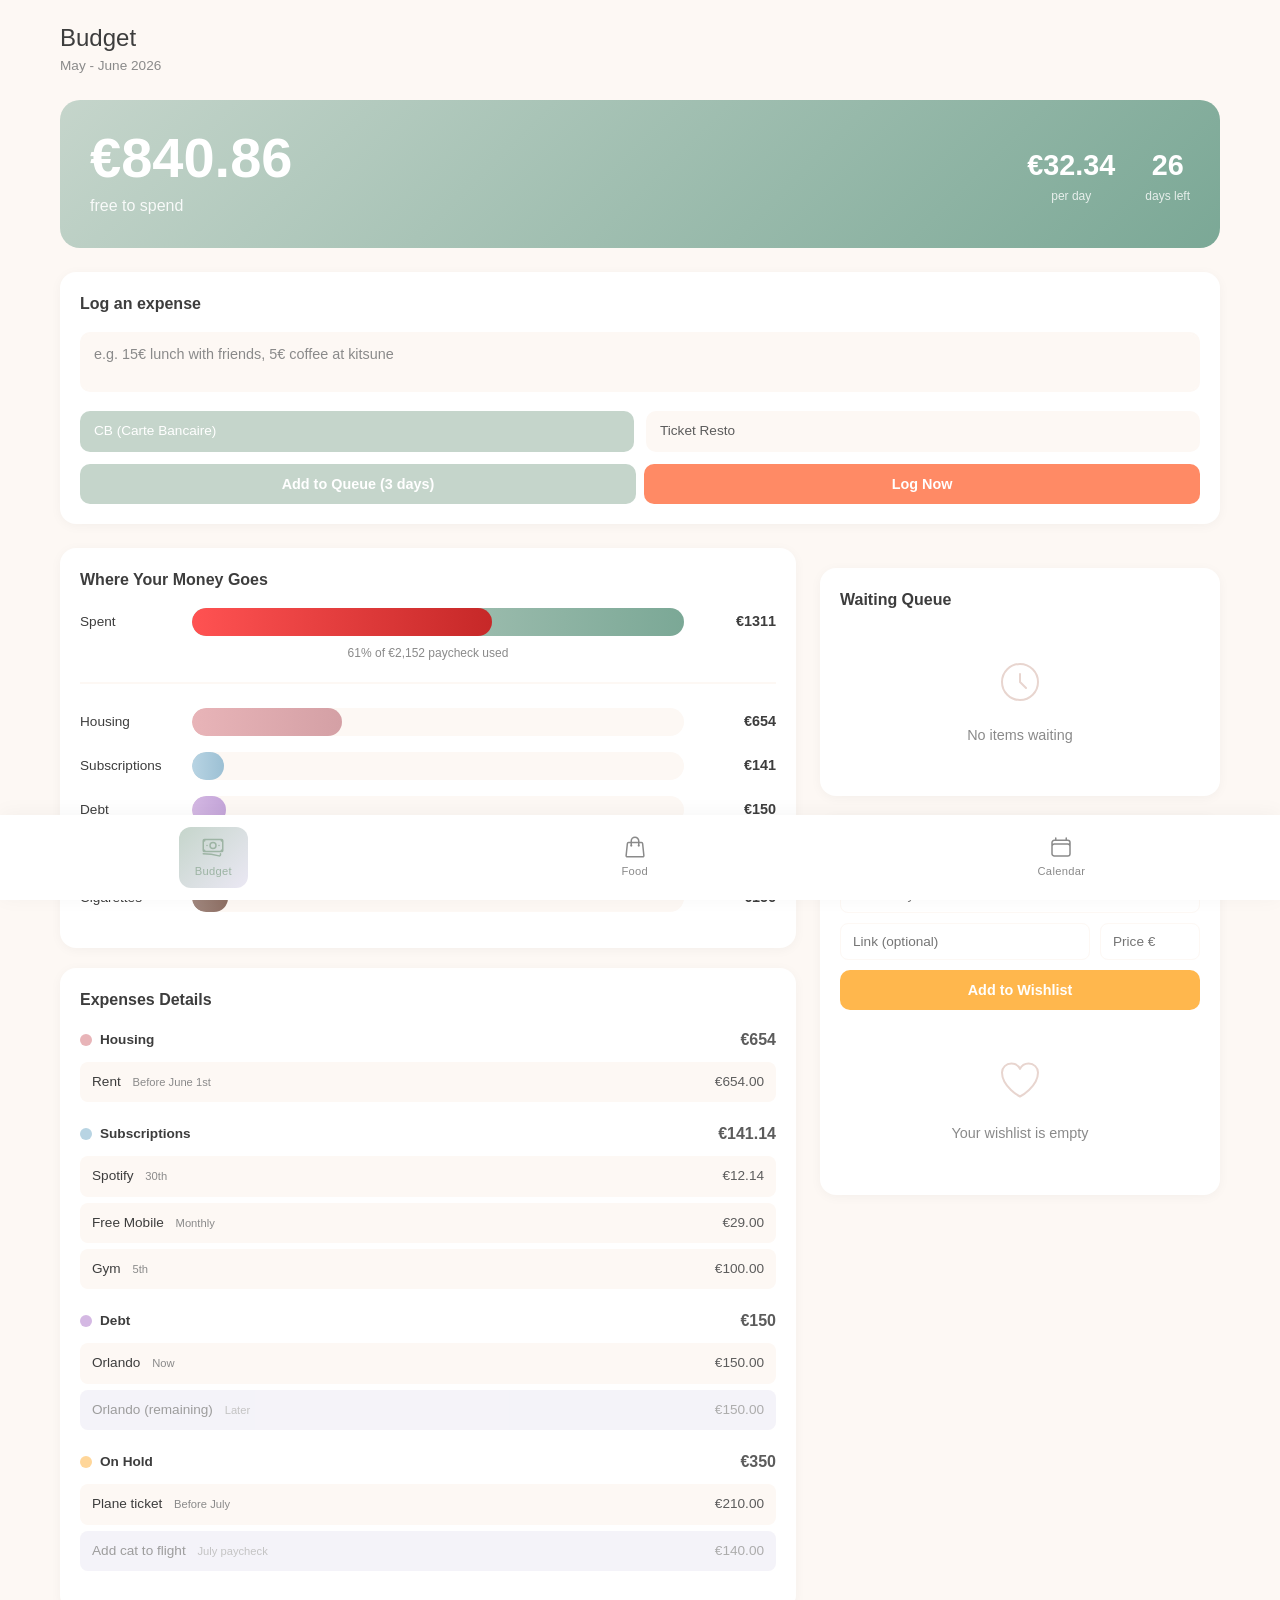
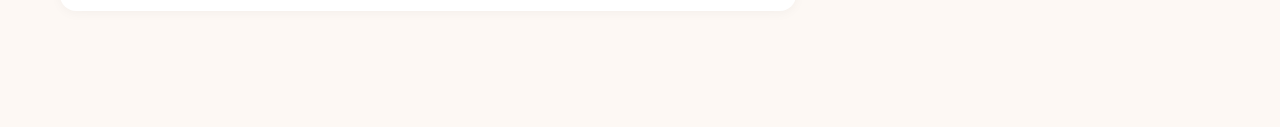
==== commit 788298e6: "Major budget page updates + groceries integration Budget page: - Fix NaN calculation bug (proper bud" ====
--- a/index.html
+++ b/index.html
@@ -4,6 +4,9 @@
     <meta charset="UTF-8">
     <meta name="viewport" content="width=device-width, initial-scale=1.0, viewport-fit=cover">
     <meta name="apple-mobile-web-app-capable" content="yes">
+    <meta name="apple-mobile-web-app-status-bar-style" content="default">
+    <link rel="apple-touch-icon" href="apple-touch-icon.png">
+    <link rel="icon" href="apple-touch-icon.png">
     <title>Budget</title>
     <link rel="stylesheet" href="styles.css">
     <style>
@@ -47,6 +50,9 @@
                 grid-template-columns: 1fr;
                 text-align: center;
             }
+            .hero-stats {
+                justify-content: center;
+            }
         }
 
         .hero-available {
@@ -64,6 +70,7 @@
         .hero-stats {
             display: flex;
             gap: 30px;
+            justify-content: flex-end;
         }
 
         .hero-stat {
@@ -159,6 +166,7 @@
         .bar-subscriptions { background: linear-gradient(90deg, #B8D4E3, #9CC0D4); }
         .bar-debt { background: linear-gradient(90deg, #D4B8E3, #C4A5D9); }
         .bar-onhold { background: linear-gradient(90deg, #FFD699, #FFC266); }
+        .bar-cigarettes { background: linear-gradient(90deg, #A1887F, #8D6E63); }
         .bar-spent { background: linear-gradient(90deg, #FF8A80, #FF5252); }
 
         .bar-amount {
@@ -552,6 +560,43 @@
             color: #C62828;
         }
 
+        /* Payment method toggle */
+        .payment-toggle {
+            display: flex;
+            gap: 12px;
+            margin-bottom: 12px;
+        }
+
+        .toggle-option {
+            flex: 1;
+            display: flex;
+            align-items: center;
+            gap: 8px;
+            padding: 10px 14px;
+            background: var(--cream);
+            border-radius: 10px;
+            cursor: pointer;
+            transition: all 0.2s;
+        }
+
+        .toggle-option:has(input:checked) {
+            background: var(--sage);
+            color: white;
+        }
+
+        .toggle-option input {
+            display: none;
+        }
+
+        .toggle-label {
+            font-size: 0.85rem;
+            font-weight: 500;
+        }
+
+        .toggle-option:has(input[value="ticket"]:checked) {
+            background: #FF8A65;
+        }
+
         /* Warning banner */
         .warning-banner {
             background: #FFF3E0;
@@ -582,7 +627,7 @@
 
         <!-- Hero: Available money -->
         <div class="hero-section" id="heroSection">
-            <div>
+            <div class="hero-main">
                 <div class="hero-available" id="availableAmount">€996.86</div>
                 <div class="hero-label">free to spend</div>
             </div>
@@ -592,10 +637,44 @@
                     <div class="hero-stat-label">per day</div>
                 </div>
                 <div class="hero-stat">
-                    <div class="hero-stat-value">34</div>
+                    <div class="hero-stat-value" id="daysLeft">34</div>
                     <div class="hero-stat-label">days left</div>
                 </div>
             </div>
+        </div>
+
+        <!-- Quick expense input - right after hero -->
+        <div class="card" style="margin-bottom: 24px;">
+            <div class="card-title">Log an expense</div>
+            <textarea class="input" id="expenseText" rows="2" placeholder="e.g. 15€ lunch with friends, 5€ coffee at kitsune" style="resize: none; font-family: inherit; margin-bottom: 12px;"></textarea>
+
+            <!-- Payment method toggle -->
+            <div class="payment-toggle">
+                <label class="toggle-option">
+                    <input type="radio" name="paymentMethod" value="cb" checked>
+                    <span class="toggle-label">CB (Carte Bancaire)</span>
+                </label>
+                <label class="toggle-option">
+                    <input type="radio" name="paymentMethod" value="ticket">
+                    <span class="toggle-label">Ticket Resto</span>
+                </label>
+            </div>
+
+            <div id="parsedPreview" style="display: none; margin-top: 12px; padding: 12px; background: var(--cream); border-radius: 10px;">
+                <div style="font-size: 0.75rem; color: var(--text-light); margin-bottom: 8px;">I understood:</div>
+                <div style="display: flex; justify-content: space-between; align-items: center;">
+                    <div>
+                        <div id="parsedName" style="font-weight: 500;"></div>
+                        <div id="parsedMeta" style="font-size: 0.75rem; color: var(--text-light);"></div>
+                    </div>
+                    <div id="parsedAmount" style="font-size: 1.2rem; font-weight: 600;"></div>
+                </div>
+            </div>
+            <div style="display: flex; gap: 8px; margin-top: 12px;">
+                <button class="btn" style="flex: 1; background: var(--sage);" onclick="confirmExpense(false)">Add to Queue (3 days)</button>
+                <button class="btn" style="flex: 1; background: #FF8A65;" onclick="confirmExpense(true)">Log Now</button>
+            </div>
+            <div id="dailyFeedback" class="daily-feedback"></div>
         </div>
 
         <div class="main-layout">
@@ -646,6 +725,13 @@
                             </div>
                             <span class="bar-amount">€210</span>
                         </div>
+                        <div class="bar-row">
+                            <span class="bar-label">Cigarettes</span>
+                            <div class="bar-track">
+                                <div class="bar-fill bar-cigarettes" id="cigarettesBar" style="width: 0%;"></div>
+                            </div>
+                            <span class="bar-amount" id="cigarettesAmount">€0</span>
+                        </div>
                         <!-- Dynamic spending categories added here -->
                         <div id="spendingBars"></div>
                     </div>
@@ -734,34 +820,6 @@
 
             <!-- Right: Spending control -->
             <div>
-                <!-- Smart expense input -->
-                <div class="card">
-                    <div class="card-title">Log an expense</div>
-                    <p style="font-size: 0.8rem; color: var(--text-light); margin-bottom: 12px;">
-                        Just type naturally, I'll figure it out
-                    </p>
-                    <textarea class="input" id="expenseText" rows="2" placeholder="e.g. yesterday spent 15€ on lunch with friends" style="resize: none; font-family: inherit;"></textarea>
-                    <div id="parsedPreview" style="display: none; margin-top: 12px; padding: 12px; background: var(--cream); border-radius: 10px;">
-                        <div style="font-size: 0.75rem; color: var(--text-light); margin-bottom: 8px;">I understood:</div>
-                        <div style="display: flex; justify-content: space-between; align-items: center;">
-                            <div>
-                                <div id="parsedName" style="font-weight: 500;"></div>
-                                <div id="parsedMeta" style="font-size: 0.75rem; color: var(--text-light);"></div>
-                            </div>
-                            <div id="parsedAmount" style="font-size: 1.2rem; font-weight: 600;"></div>
-                        </div>
-                    </div>
-                    <div style="display: flex; gap: 8px; margin-top: 12px;">
-                        <button class="btn" style="flex: 1; background: var(--sage);" onclick="confirmExpense(false)">Add to Queue (3 days)</button>
-                        <button class="btn" style="flex: 1; background: #FF8A65;" onclick="confirmExpense(true)">Log Now</button>
-                    </div>
-                    <div id="dailyFeedback" class="daily-feedback"></div>
-                    <p style="font-size: 0.7rem; color: var(--text-light); margin-top: 8px; text-align: center;">
-                        "Add to Queue" = wait 3 days before it counts (impulse control)<br>
-                        "Log Now" = already spent, add immediately
-                    </p>
-                </div>
-
                 <!-- Waiting queue -->
                 <div class="card" style="margin-top: 20px;">
                     <div class="card-title">Waiting Queue</div>
@@ -827,16 +885,38 @@
     <script>
         const budget = {
             income: 2152,
-            fixedExpenses: 945.14,
-            onHold: 210,
-            baseAvailable: 996.86
+            housing: 654,
+            subscriptions: 141.14,
+            debt: 150,
+            hold: 210,
+            cigarettes: 0, // Will be calculated based on days
+            baseAvailable: 996.86,
+            // Pay period: end of current month
+            payPeriodEnd: new Date(new Date().getFullYear(), new Date().getMonth() + 1, 0)
         };
+
+        function getDaysLeft() {
+            const today = new Date();
+            const end = budget.payPeriodEnd;
+            const diff = Math.ceil((end - today) / (1000 * 60 * 60 * 24));
+            return Math.max(1, diff);
+        }
+
+        function getCigaretteCost() {
+            // 1 pack every 2 days, ~€12 per pack
+            const daysLeft = getDaysLeft();
+            const packsNeeded = Math.ceil(daysLeft / 2);
+            return packsNeeded * 12;
+        }
 
         let state = {
             waitingQueue: [],
-            spentExpenses: [],
-            totalSpent: 0,
-            wishlist: []
+            spentExpenses: [],       // CB expenses
+            ticketRestoExpenses: [], // Ticket resto expenses (food related)
+            totalSpent: 0,           // Total CB spent
+            totalTicketResto: 0,     // Total ticket resto spent
+            wishlist: [],
+            outsidePurchases: []     // Food items bought outside the grocery list
         };
 
         function loadState() {
@@ -846,11 +926,19 @@
                 state = {
                     waitingQueue: parsed.waitingQueue || [],
                     spentExpenses: parsed.spentExpenses || [],
+                    ticketRestoExpenses: parsed.ticketRestoExpenses || [],
                     totalSpent: parsed.totalSpent || 0,
-                    wishlist: parsed.wishlist || []
+                    totalTicketResto: parsed.totalTicketResto || 0,
+                    wishlist: parsed.wishlist || [],
+                    outsidePurchases: parsed.outsidePurchases || []
                 };
             }
             render();
+        }
+
+        function getSelectedPaymentMethod() {
+            const selected = document.querySelector('input[name="paymentMethod"]:checked');
+            return selected ? selected.value : 'cb';
         }
 
         function saveState() {
@@ -987,20 +1075,28 @@
         }
 
         // Live preview as user types
-        document.getElementById('expenseText').addEventListener('input', function() {
-            const parsed = parseExpenseText(this.value);
+        function updatePreview() {
+            const text = document.getElementById('expenseText').value;
+            const parsed = parseExpenseText(text);
             const preview = document.getElementById('parsedPreview');
+            const paymentMethod = getSelectedPaymentMethod();
 
             if (parsed) {
                 parsedExpense = parsed;
                 document.getElementById('parsedName').textContent = parsed.description;
-                document.getElementById('parsedMeta').textContent = `${parsed.category} • ${parsed.date.toLocaleDateString()}`;
+                const methodLabel = paymentMethod === 'ticket' ? 'Ticket Resto' : 'CB';
+                document.getElementById('parsedMeta').textContent = `${parsed.category} • ${methodLabel} • ${parsed.date.toLocaleDateString()}`;
                 document.getElementById('parsedAmount').textContent = formatCurrency(parsed.amount);
                 preview.style.display = 'block';
             } else {
                 parsedExpense = null;
                 preview.style.display = 'none';
             }
+        }
+
+        document.getElementById('expenseText').addEventListener('input', updatePreview);
+        document.querySelectorAll('input[name="paymentMethod"]').forEach(radio => {
+            radio.addEventListener('change', updatePreview);
         });
 
         function getTodaySpending() {
@@ -1010,21 +1106,47 @@
                 .reduce((sum, e) => sum + e.amount, 0);
         }
 
-        function showDailyFeedback(expenseAmount) {
-            const available = getAvailable();
-            const dailyLimit = available / 34;
-            const todaySpent = getTodaySpending();
-
+        function getTodayTicketRestoSpending() {
+            const today = new Date().toDateString();
+            return state.ticketRestoExpenses
+                .filter(e => new Date(e.date || e.approvedAt).toDateString() === today)
+                .reduce((sum, e) => sum + e.amount, 0);
+        }
+
+        function showDailyFeedback(expenseAmount, paymentMethod) {
             const feedback = document.getElementById('dailyFeedback');
 
-            if (todaySpent > dailyLimit) {
-                const over = todaySpent - dailyLimit;
-                feedback.innerHTML = `<span class="feedback-bad">Over daily limit by €${over.toFixed(2)}</span> (spent €${todaySpent.toFixed(2)} / €${dailyLimit.toFixed(2)} limit)`;
-                feedback.className = 'daily-feedback over';
+            if (paymentMethod === 'ticket') {
+                // Ticket resto - €25 daily limit
+                const todaySpent = getTodayTicketRestoSpending();
+                const dailyLimit = 25;
+
+                if (todaySpent > dailyLimit) {
+                    const over = todaySpent - dailyLimit;
+                    feedback.innerHTML = `<span class="feedback-bad">Over ticket resto limit by €${over.toFixed(2)}</span> (spent €${todaySpent.toFixed(2)} / €${dailyLimit.toFixed(2)} daily)`;
+                    feedback.className = 'daily-feedback over';
+                } else {
+                    const remaining = dailyLimit - todaySpent;
+                    feedback.innerHTML = `<span class="feedback-good">€${remaining.toFixed(2)} ticket resto left today</span>`;
+                    feedback.className = 'daily-feedback ok';
+                }
             } else {
-                const remaining = dailyLimit - todaySpent;
-                feedback.innerHTML = `<span class="feedback-good">€${remaining.toFixed(2)} left today</span> (spent €${todaySpent.toFixed(2)} / €${dailyLimit.toFixed(2)} limit)`;
-                feedback.className = 'daily-feedback ok';
+                // CB - personal budget limit
+                const daysLeft = getDaysLeft();
+                const cigaretteBudget = getCigaretteCost();
+                const available = getAvailable() - cigaretteBudget;
+                const dailyLimit = available / daysLeft;
+                const todaySpent = getTodaySpending();
+
+                if (todaySpent > dailyLimit) {
+                    const over = todaySpent - dailyLimit;
+                    feedback.innerHTML = `<span class="feedback-bad">Over daily CB limit by €${over.toFixed(2)}</span> (spent €${todaySpent.toFixed(2)} / €${dailyLimit.toFixed(2)} limit)`;
+                    feedback.className = 'daily-feedback over';
+                } else {
+                    const remaining = dailyLimit - todaySpent;
+                    feedback.innerHTML = `<span class="feedback-good">€${remaining.toFixed(2)} CB left today</span> (spent €${todaySpent.toFixed(2)} / €${dailyLimit.toFixed(2)} limit)`;
+                    feedback.className = 'daily-feedback ok';
+                }
             }
 
             feedback.style.display = 'block';
@@ -1045,21 +1167,44 @@
                 return;
             }
 
+            const paymentMethod = getSelectedPaymentMethod();
+            const isFoodRelated = ['food', 'coffee', 'snacks', 'drinks'].includes(parsedExpense.category);
+
             const expense = {
                 id: Date.now(),
                 name: parsedExpense.description,
                 amount: parsedExpense.amount,
                 category: parsedExpense.category,
                 date: parsedExpense.date.toISOString(),
-                addedAt: new Date().toISOString()
+                addedAt: new Date().toISOString(),
+                paymentMethod: paymentMethod
             };
 
             if (immediate) {
-                // Log immediately
-                state.spentExpenses.push({ ...expense, approvedAt: expense.date });
-                state.totalSpent += expense.amount;
+                if (paymentMethod === 'ticket') {
+                    // Ticket resto - track separately, deduct from groceries budget
+                    state.ticketRestoExpenses.push({ ...expense, approvedAt: expense.date });
+                    state.totalTicketResto += expense.amount;
+
+                    // If it's a food item, add to outside purchases for groceries tracking
+                    if (isFoodRelated && parsedExpense.category !== 'drinks') {
+                        state.outsidePurchases.push({
+                            id: expense.id,
+                            name: expense.name,
+                            amount: expense.amount,
+                            date: expense.date
+                        });
+                    }
+
+                    // Save to shared storage for groceries page
+                    syncTicketRestoToGroceries();
+                } else {
+                    // CB - normal budget tracking
+                    state.spentExpenses.push({ ...expense, approvedAt: expense.date });
+                    state.totalSpent += expense.amount;
+                }
             } else {
-                // Add to waiting queue
+                // Add to waiting queue with payment method
                 state.waitingQueue.push(expense);
             }
 
@@ -1073,21 +1218,49 @@
 
             // Show daily limit feedback
             if (immediate) {
-                showDailyFeedback(expense.amount);
-            }
+                showDailyFeedback(expense.amount, paymentMethod);
+            }
+        }
+
+        function syncTicketRestoToGroceries() {
+            // Save ticket resto data to shared localStorage for groceries page
+            const ticketRestoData = {
+                expenses: state.ticketRestoExpenses,
+                total: state.totalTicketResto,
+                outsidePurchases: state.outsidePurchases
+            };
+            localStorage.setItem('ticketRestoData', JSON.stringify(ticketRestoData));
         }
 
         function approveExpense(id) {
             const item = state.waitingQueue.find(e => e.id === id);
             if (!item) return;
 
-            const available = getAvailable();
-            if (item.amount > available) {
-                if (!confirm(`This is €${(item.amount - available).toFixed(2)} over budget! Continue?`)) return;
-            }
-
-            state.spentExpenses.push({ ...item, approvedAt: new Date().toISOString() });
-            state.totalSpent += item.amount;
+            const paymentMethod = item.paymentMethod || 'cb';
+            const isFoodRelated = ['food', 'coffee', 'snacks', 'drinks'].includes(item.category);
+
+            if (paymentMethod === 'ticket') {
+                state.ticketRestoExpenses.push({ ...item, approvedAt: new Date().toISOString() });
+                state.totalTicketResto += item.amount;
+
+                if (isFoodRelated && item.category !== 'drinks') {
+                    state.outsidePurchases.push({
+                        id: item.id,
+                        name: item.name,
+                        amount: item.amount,
+                        date: item.date
+                    });
+                }
+                syncTicketRestoToGroceries();
+            } else {
+                const available = getAvailable();
+                if (item.amount > available) {
+                    if (!confirm(`This is €${(item.amount - available).toFixed(2)} over budget! Continue?`)) return;
+                }
+                state.spentExpenses.push({ ...item, approvedAt: new Date().toISOString() });
+                state.totalSpent += item.amount;
+            }
+
             state.waitingQueue = state.waitingQueue.filter(e => e.id !== id);
             saveState();
             render();
@@ -1266,20 +1439,28 @@
         };
 
         function render() {
-            const available = getAvailable();
-            const perDay = available / 34;
+            const daysLeft = getDaysLeft();
+            const cigaretteBudget = getCigaretteCost();
+            const available = getAvailable() - cigaretteBudget;
+            const perDay = available / daysLeft;
 
             // Hero
-            document.getElementById('availableAmount').textContent = formatCurrency(available);
-            document.getElementById('perDay').textContent = formatCurrency(perDay);
+            document.getElementById('availableAmount').textContent = formatCurrency(Math.max(0, available));
+            document.getElementById('perDay').textContent = formatCurrency(Math.max(0, perDay));
+            document.getElementById('daysLeft').textContent = daysLeft;
 
             const hero = document.getElementById('heroSection');
             hero.className = 'hero-section';
             if (available < 100) hero.classList.add('danger');
             else if (available < 300) hero.classList.add('warning');
 
+            // Update cigarettes bar
+            const cigarettePercent = (cigaretteBudget / budget.income) * 100;
+            document.getElementById('cigarettesBar').style.width = cigarettePercent + '%';
+            document.getElementById('cigarettesAmount').textContent = '€' + Math.round(cigaretteBudget);
+
             // Spending progress bar - shows how much of paycheck is spent
-            const totalCommitted = budget.housing + budget.subscriptions + budget.debt + budget.hold;
+            const totalCommitted = budget.housing + budget.subscriptions + budget.debt + budget.hold + cigaretteBudget;
             const totalSpentAll = totalCommitted + state.totalSpent;
             const spentPercent = Math.min((totalSpentAll / budget.income) * 100, 100);
             document.getElementById('spentBar').style.width = spentPercent + '%';
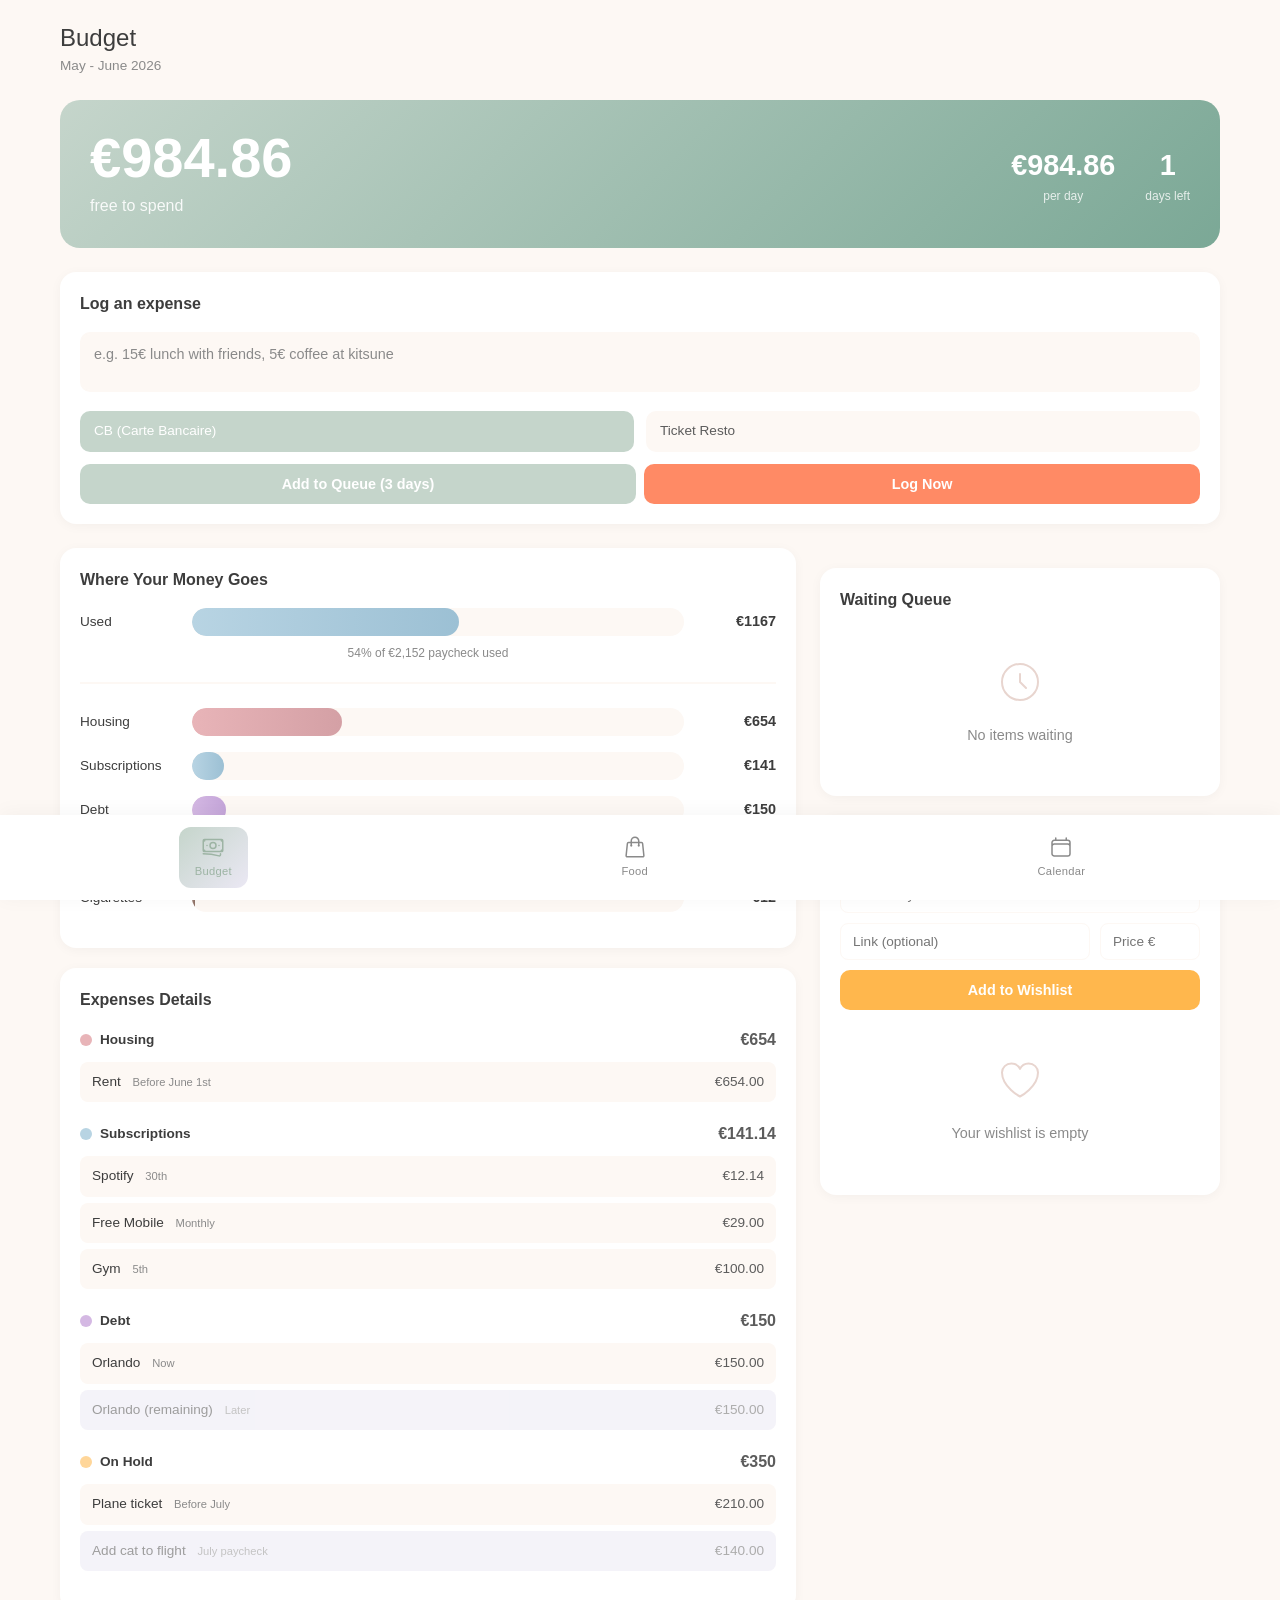
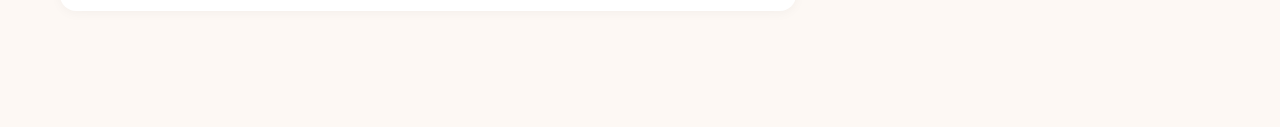
==== commit 3289a93b: "Fix days left calculation + calmer spending bar - Pay period now correctly runs to June 30, 2026 - D" ====
--- a/index.html
+++ b/index.html
@@ -686,13 +686,13 @@
                     <!-- Spending progress bar -->
                     <div class="income-bar">
                         <div class="bar-row">
-                            <span class="bar-label">Spent</span>
-                            <div class="bar-track" style="background: linear-gradient(90deg, var(--sage) 0%, #7BA896 100%);">
-                                <div class="bar-fill" id="spentBar" style="width: 0%; background: linear-gradient(90deg, #FF5252, #C62828);"></div>
+                            <span class="bar-label">Used</span>
+                            <div class="bar-track">
+                                <div class="bar-fill" id="spentBar" style="width: 0%; background: linear-gradient(90deg, #B8D4E3, #9CC0D4);"></div>
                             </div>
                             <span class="bar-amount" id="spentAmount">€0</span>
                         </div>
-                        <div class="income-label" id="spentLabel">0% of €2,152 paycheck spent</div>
+                        <div class="income-label" id="spentLabel">0% of €2,152 paycheck used</div>
                     </div>
 
                     <!-- Category bars (fixed) -->
@@ -891,13 +891,15 @@
             hold: 210,
             cigarettes: 0, // Will be calculated based on days
             baseAvailable: 996.86,
-            // Pay period: end of current month
-            payPeriodEnd: new Date(new Date().getFullYear(), new Date().getMonth() + 1, 0)
+            // Pay period: paid end of May, budget runs through end of June
+            payPeriodEnd: new Date(2026, 5, 30) // June 30, 2026
         };
 
         function getDaysLeft() {
             const today = new Date();
-            const end = budget.payPeriodEnd;
+            today.setHours(0, 0, 0, 0); // Start of today
+            const end = new Date(budget.payPeriodEnd);
+            end.setHours(23, 59, 59, 999); // End of last day
             const diff = Math.ceil((end - today) / (1000 * 60 * 60 * 24));
             return Math.max(1, diff);
         }
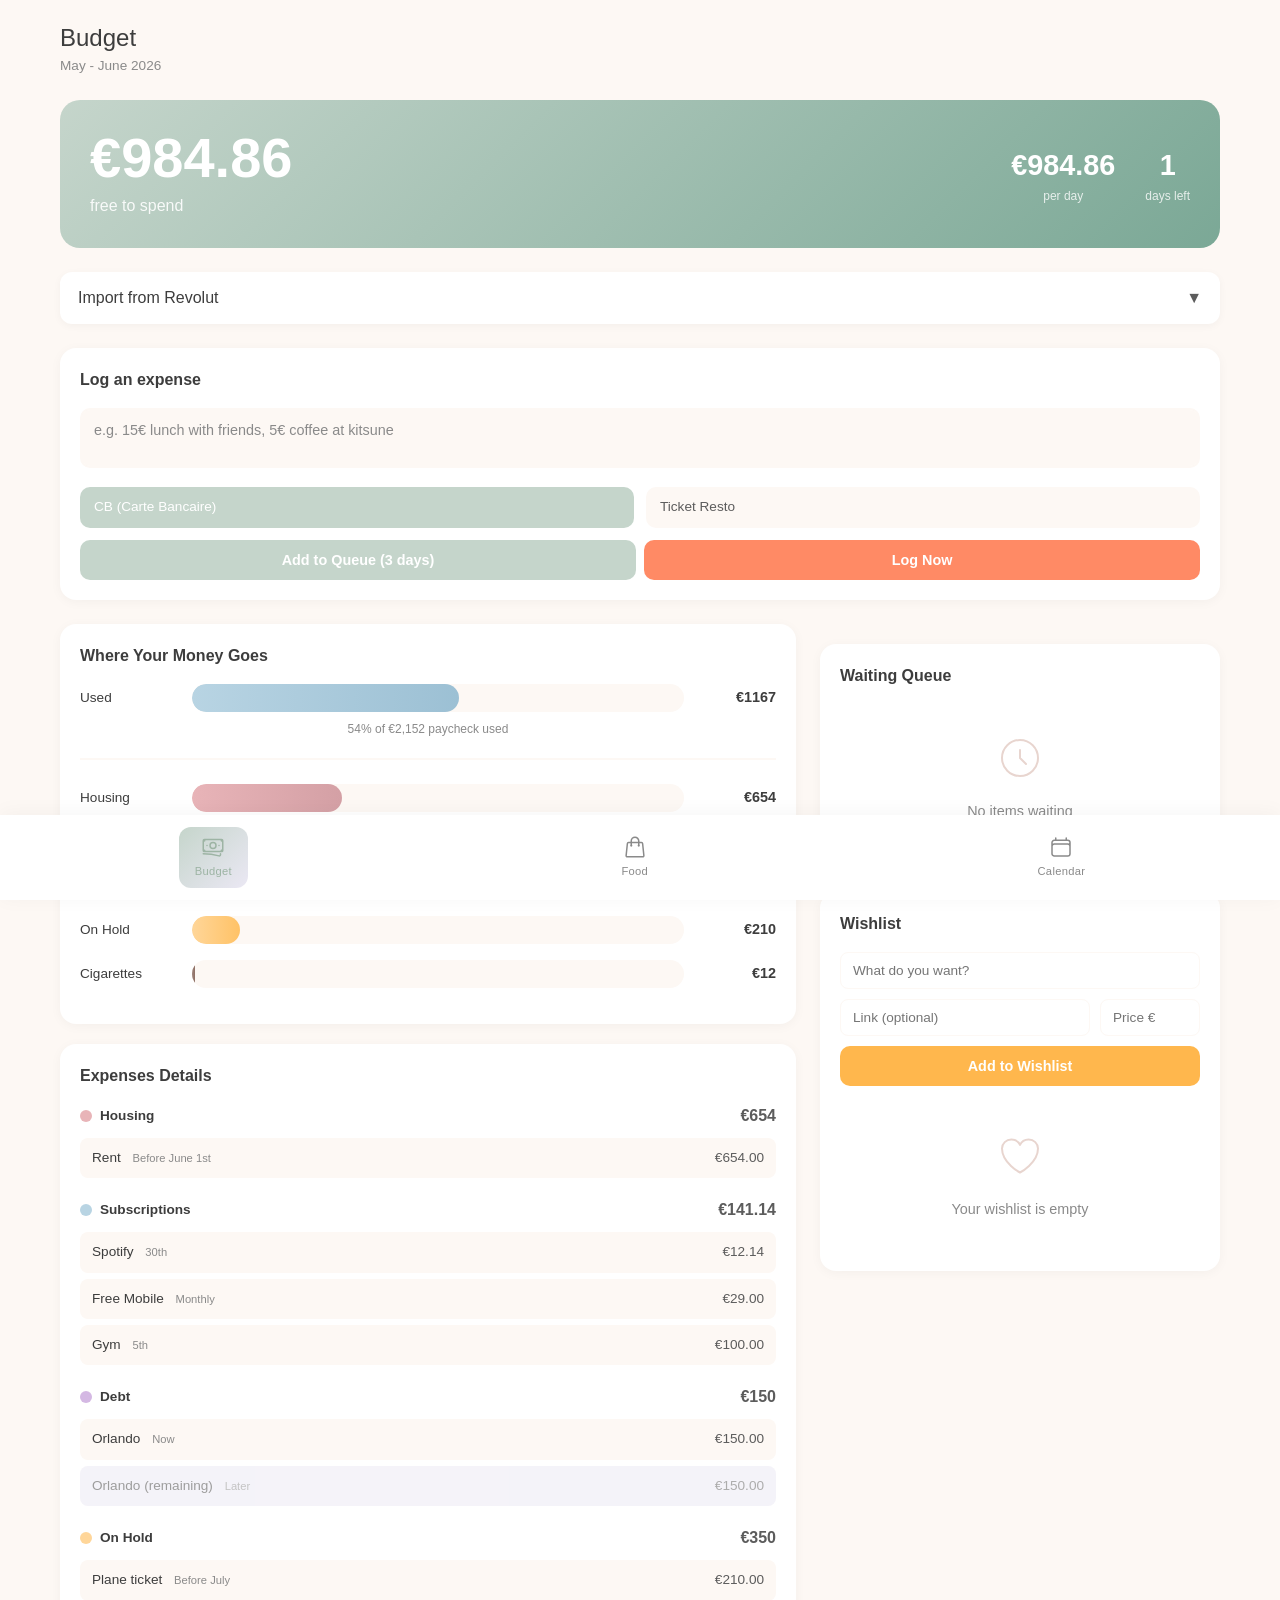
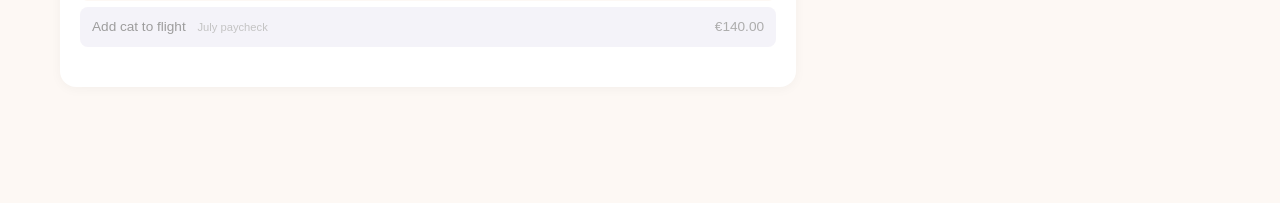
==== commit 15dabdd5: "Add Revolut CSV import feature - Drop zone for CSV file upload - Parses Revolut transaction format -" ====
--- a/index.html
+++ b/index.html
@@ -597,6 +597,139 @@
             background: #FF8A65;
         }
 
+        /* Revolut Import */
+        .import-section {
+            margin-bottom: 24px;
+        }
+
+        .import-header {
+            display: flex;
+            justify-content: space-between;
+            align-items: center;
+            padding: 14px 18px;
+            background: var(--white);
+            border-radius: 12px;
+            cursor: pointer;
+            box-shadow: 0 2px 8px var(--shadow);
+        }
+
+        .import-header:hover {
+            background: var(--cream);
+        }
+
+        .import-title {
+            display: flex;
+            align-items: center;
+            gap: 10px;
+            font-weight: 500;
+            color: var(--text-dark);
+        }
+
+        .import-badge {
+            background: #E3F2FD;
+            color: #1976D2;
+            font-size: 0.7rem;
+            padding: 3px 8px;
+            border-radius: 10px;
+            font-weight: 600;
+        }
+
+        .import-content {
+            display: none;
+            margin-top: 12px;
+        }
+
+        .import-content.open {
+            display: block;
+        }
+
+        .drop-zone {
+            border: 2px dashed var(--cream);
+            border-radius: 12px;
+            padding: 30px;
+            text-align: center;
+            background: var(--white);
+            transition: all 0.2s;
+            cursor: pointer;
+        }
+
+        .drop-zone:hover, .drop-zone.dragover {
+            border-color: var(--sage);
+            background: #F1F8E9;
+        }
+
+        .drop-zone-text {
+            color: var(--text-light);
+            font-size: 0.9rem;
+        }
+
+        .drop-zone-text strong {
+            color: var(--sage);
+        }
+
+        /* Pending transactions */
+        .pending-transactions {
+            margin-top: 16px;
+        }
+
+        .pending-tx {
+            display: flex;
+            justify-content: space-between;
+            align-items: center;
+            padding: 12px 14px;
+            background: var(--white);
+            border-radius: 10px;
+            margin-bottom: 8px;
+            box-shadow: 0 1px 4px var(--shadow);
+        }
+
+        .pending-tx-info {
+            flex: 1;
+        }
+
+        .pending-tx-merchant {
+            font-weight: 500;
+            color: var(--text-dark);
+            font-size: 0.9rem;
+        }
+
+        .pending-tx-date {
+            font-size: 0.75rem;
+            color: var(--text-light);
+        }
+
+        .pending-tx-amount {
+            font-weight: 600;
+            color: var(--text-dark);
+            margin: 0 12px;
+        }
+
+        .pending-tx-actions {
+            display: flex;
+            gap: 6px;
+        }
+
+        .cat-btn {
+            padding: 6px 10px;
+            border: none;
+            border-radius: 6px;
+            font-size: 0.7rem;
+            cursor: pointer;
+            font-weight: 500;
+            transition: all 0.2s;
+        }
+
+        .cat-btn:hover {
+            transform: scale(1.05);
+        }
+
+        .cat-btn.food { background: #FFECB3; color: #F57C00; }
+        .cat-btn.coffee { background: #D7CCC8; color: #5D4037; }
+        .cat-btn.drinks { background: #E1BEE7; color: #7B1FA2; }
+        .cat-btn.transport { background: #BBDEFB; color: #1976D2; }
+        .cat-btn.other { background: #ECEFF1; color: #546E7A; }
+        .cat-btn.skip { background: #FFCDD2; color: #C62828; }
+
         /* Warning banner */
         .warning-banner {
             background: #FFF3E0;
@@ -640,6 +773,27 @@
                     <div class="hero-stat-value" id="daysLeft">34</div>
                     <div class="hero-stat-label">days left</div>
                 </div>
+            </div>
+        </div>
+
+        <!-- Revolut Import Section -->
+        <div class="import-section">
+            <div class="import-header" onclick="toggleImport()">
+                <div class="import-title">
+                    <span>Import from Revolut</span>
+                    <span class="import-badge" id="pendingCount" style="display: none;">0 to review</span>
+                </div>
+                <span id="importArrow">▼</span>
+            </div>
+            <div class="import-content" id="importContent">
+                <div class="drop-zone" id="dropZone" onclick="document.getElementById('csvInput').click()">
+                    <div class="drop-zone-text">
+                        <strong>Drop CSV here</strong> or tap to upload<br>
+                        <small style="opacity: 0.7;">Revolut → Profile → Statements → Export</small>
+                    </div>
+                    <input type="file" id="csvInput" accept=".csv" style="display: none;" onchange="handleCSV(this.files[0])">
+                </div>
+                <div class="pending-transactions" id="pendingTx"></div>
             </div>
         </div>
 
@@ -941,6 +1095,181 @@
         function getSelectedPaymentMethod() {
             const selected = document.querySelector('input[name="paymentMethod"]:checked');
             return selected ? selected.value : 'cb';
+        }
+
+        // Revolut Import
+        let pendingTransactions = JSON.parse(localStorage.getItem('pendingTransactions') || '[]');
+
+        function toggleImport() {
+            const content = document.getElementById('importContent');
+            const arrow = document.getElementById('importArrow');
+            content.classList.toggle('open');
+            arrow.textContent = content.classList.contains('open') ? '▲' : '▼';
+        }
+
+        // Setup drag and drop
+        document.addEventListener('DOMContentLoaded', function() {
+            const dropZone = document.getElementById('dropZone');
+            if (dropZone) {
+                dropZone.addEventListener('dragover', (e) => {
+                    e.preventDefault();
+                    dropZone.classList.add('dragover');
+                });
+                dropZone.addEventListener('dragleave', () => {
+                    dropZone.classList.remove('dragover');
+                });
+                dropZone.addEventListener('drop', (e) => {
+                    e.preventDefault();
+                    dropZone.classList.remove('dragover');
+                    const file = e.dataTransfer.files[0];
+                    if (file && file.name.endsWith('.csv')) {
+                        handleCSV(file);
+                    }
+                });
+            }
+            renderPendingTransactions();
+        });
+
+        function handleCSV(file) {
+            const reader = new FileReader();
+            reader.onload = function(e) {
+                parseRevolutCSV(e.target.result);
+            };
+            reader.readAsText(file);
+        }
+
+        function parseRevolutCSV(csvText) {
+            const lines = csvText.split('\n');
+            const headers = lines[0].split(',').map(h => h.trim().toLowerCase());
+
+            // Find column indices (Revolut format)
+            const dateIdx = headers.findIndex(h => h.includes('date') || h.includes('started'));
+            const descIdx = headers.findIndex(h => h.includes('description') || h.includes('merchant'));
+            const amountIdx = headers.findIndex(h => h.includes('amount'));
+            const typeIdx = headers.findIndex(h => h.includes('type'));
+
+            const newTx = [];
+            const existingIds = new Set(pendingTransactions.map(t => t.id));
+            const processedIds = new Set(state.spentExpenses.map(e => e.revolutId).filter(Boolean));
+
+            for (let i = 1; i < lines.length; i++) {
+                const line = lines[i].trim();
+                if (!line) continue;
+
+                // Parse CSV line (handle quoted fields)
+                const cols = line.match(/(".*?"|[^",]+)(?=\s*,|\s*$)/g) || [];
+                const cleaned = cols.map(c => c.replace(/^"|"$/g, '').trim());
+
+                const dateStr = cleaned[dateIdx] || '';
+                const description = cleaned[descIdx] || '';
+                const amount = parseFloat(cleaned[amountIdx]) || 0;
+                const type = cleaned[typeIdx] || '';
+
+                // Skip income, only track expenses (negative amounts or CARD_PAYMENT type)
+                if (amount > 0 || type.toLowerCase().includes('topup') || type.toLowerCase().includes('transfer')) continue;
+
+                const txId = `${dateStr}-${description}-${Math.abs(amount)}`.replace(/\s/g, '');
+
+                // Skip if already processed or pending
+                if (existingIds.has(txId) || processedIds.has(txId)) continue;
+
+                newTx.push({
+                    id: txId,
+                    date: dateStr,
+                    merchant: description,
+                    amount: Math.abs(amount),
+                    suggestedCategory: guessCategory(description)
+                });
+            }
+
+            if (newTx.length > 0) {
+                pendingTransactions = [...newTx, ...pendingTransactions];
+                localStorage.setItem('pendingTransactions', JSON.stringify(pendingTransactions));
+                renderPendingTransactions();
+            }
+
+            // Open the import section to show results
+            document.getElementById('importContent').classList.add('open');
+            document.getElementById('importArrow').textContent = '▲';
+        }
+
+        function guessCategory(merchant) {
+            const m = merchant.toLowerCase();
+            if (m.includes('uber') || m.includes('bolt') || m.includes('taxi') || m.includes('ratp') || m.includes('sncf')) return 'transport';
+            if (m.includes('starbucks') || m.includes('cafe') || m.includes('coffee') || m.includes('kitsune')) return 'coffee';
+            if (m.includes('bar') || m.includes('pub') || m.includes('cocktail')) return 'drinks';
+            if (m.includes('restaurant') || m.includes('mcdonald') || m.includes('burger') || m.includes('pizza') || m.includes('sushi')) return 'food';
+            if (m.includes('carrefour') || m.includes('monoprix') || m.includes('franprix') || m.includes('auchan')) return 'food';
+            if (m.includes('zara') || m.includes('h&m') || m.includes('uniqlo') || m.includes('mango') || m.includes('cos')) return 'clothing';
+            if (m.includes('sephora') || m.includes('nocibe') || m.includes('pharmacy') || m.includes('pharmacie')) return 'beauty';
+            return 'other';
+        }
+
+        function renderPendingTransactions() {
+            const container = document.getElementById('pendingTx');
+            const badge = document.getElementById('pendingCount');
+
+            if (pendingTransactions.length === 0) {
+                container.innerHTML = '<p style="text-align: center; color: var(--text-light); padding: 20px;">No transactions to review</p>';
+                badge.style.display = 'none';
+                return;
+            }
+
+            badge.textContent = pendingTransactions.length + ' to review';
+            badge.style.display = 'inline';
+
+            container.innerHTML = pendingTransactions.slice(0, 10).map(tx => `
+                <div class="pending-tx">
+                    <div class="pending-tx-info">
+                        <div class="pending-tx-merchant">${tx.merchant}</div>
+                        <div class="pending-tx-date">${tx.date}</div>
+                    </div>
+                    <div class="pending-tx-amount">€${tx.amount.toFixed(2)}</div>
+                    <div class="pending-tx-actions">
+                        <button class="cat-btn food" onclick="categorizeTx('${tx.id}', 'food')">Food</button>
+                        <button class="cat-btn coffee" onclick="categorizeTx('${tx.id}', 'coffee')">Coffee</button>
+                        <button class="cat-btn drinks" onclick="categorizeTx('${tx.id}', 'drinks')">Drinks</button>
+                        <button class="cat-btn transport" onclick="categorizeTx('${tx.id}', 'transport')">Transport</button>
+                        <button class="cat-btn other" onclick="categorizeTx('${tx.id}', 'other')">Other</button>
+                        <button class="cat-btn skip" onclick="skipTx('${tx.id}')">×</button>
+                    </div>
+                </div>
+            `).join('') + (pendingTransactions.length > 10 ? `<p style="text-align: center; color: var(--text-light);">+ ${pendingTransactions.length - 10} more</p>` : '');
+        }
+
+        function categorizeTx(txId, category) {
+            const tx = pendingTransactions.find(t => t.id === txId);
+            if (!tx) return;
+
+            // Add to expenses
+            const expense = {
+                id: Date.now(),
+                revolutId: txId,
+                name: tx.merchant,
+                amount: tx.amount,
+                category: category,
+                date: new Date(tx.date).toISOString(),
+                addedAt: new Date().toISOString(),
+                paymentMethod: 'cb',
+                approvedAt: new Date().toISOString()
+            };
+
+            state.spentExpenses.push(expense);
+            state.totalSpent += tx.amount;
+
+            // Remove from pending
+            pendingTransactions = pendingTransactions.filter(t => t.id !== txId);
+            localStorage.setItem('pendingTransactions', JSON.stringify(pendingTransactions));
+
+            saveState();
+            render();
+            renderPendingTransactions();
+        }
+
+        function skipTx(txId) {
+            pendingTransactions = pendingTransactions.filter(t => t.id !== txId);
+            localStorage.setItem('pendingTransactions', JSON.stringify(pendingTransactions));
+            renderPendingTransactions();
         }
 
         function saveState() {
